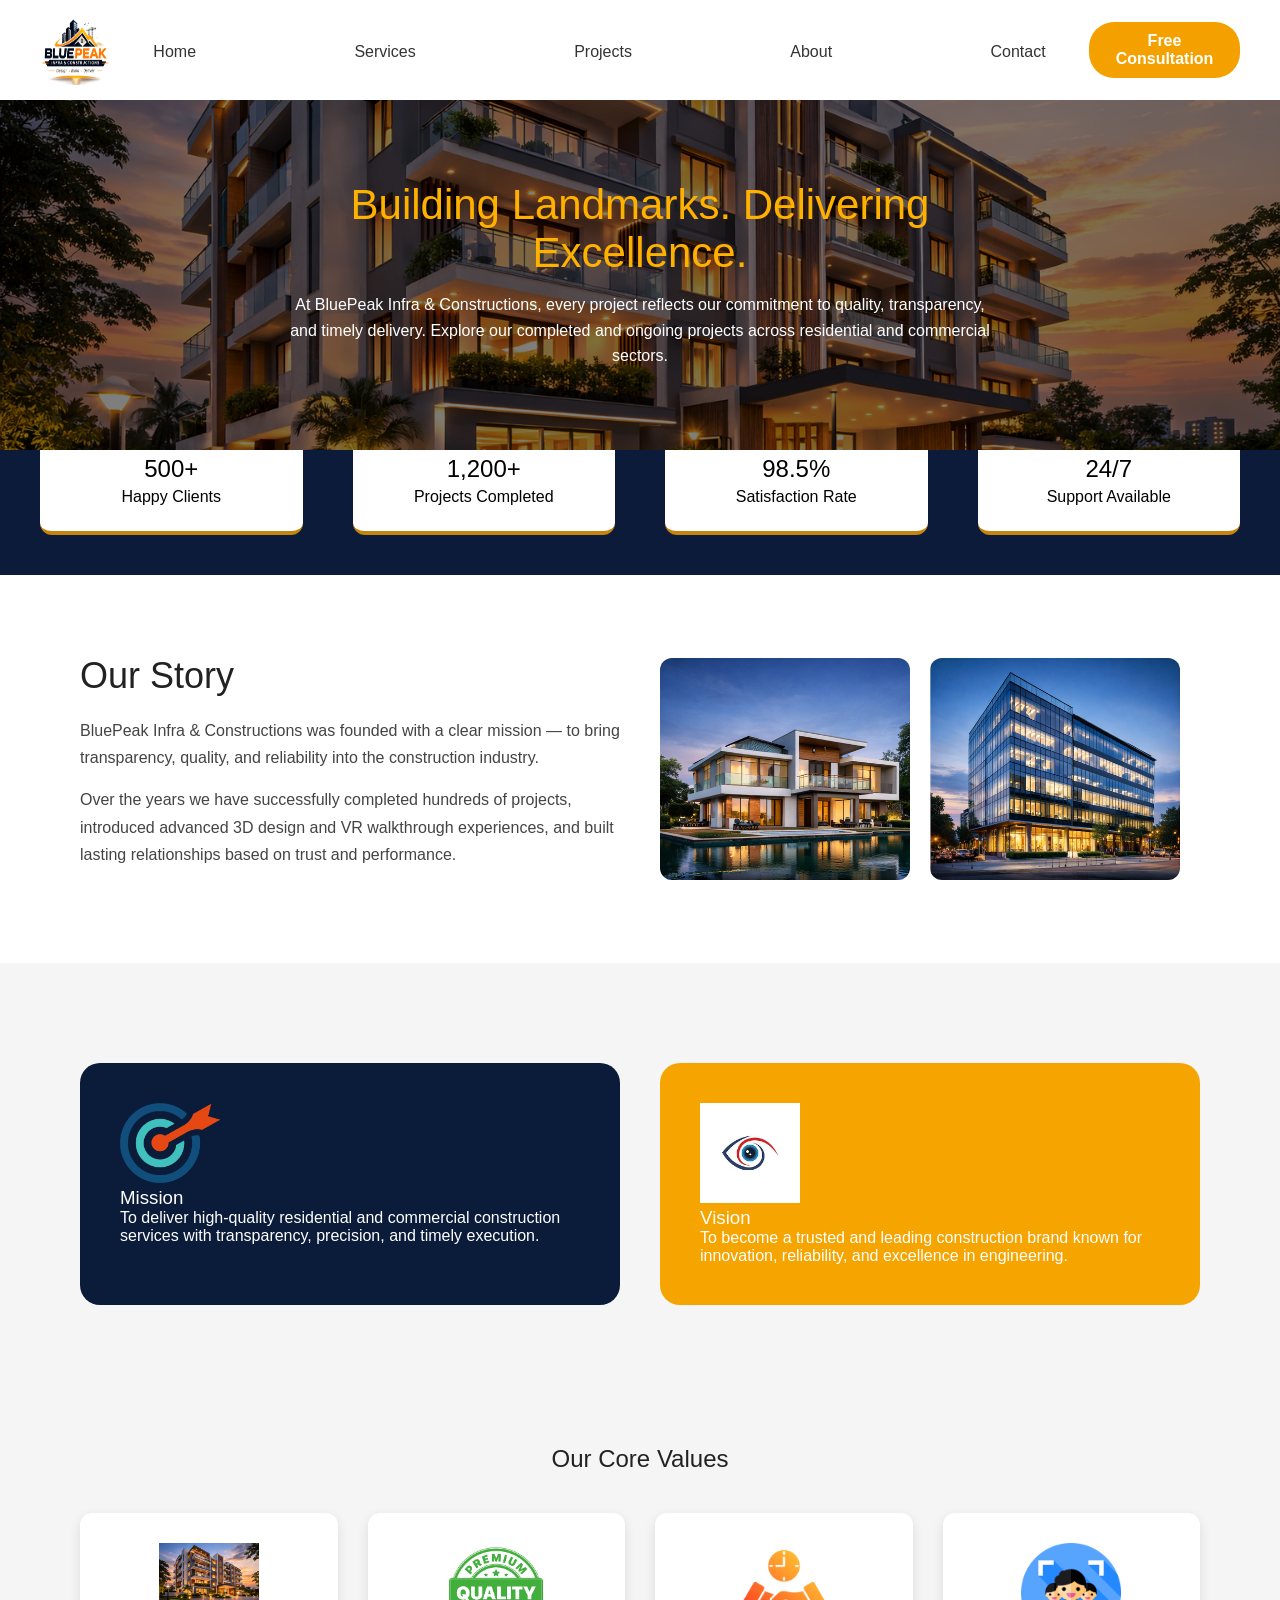
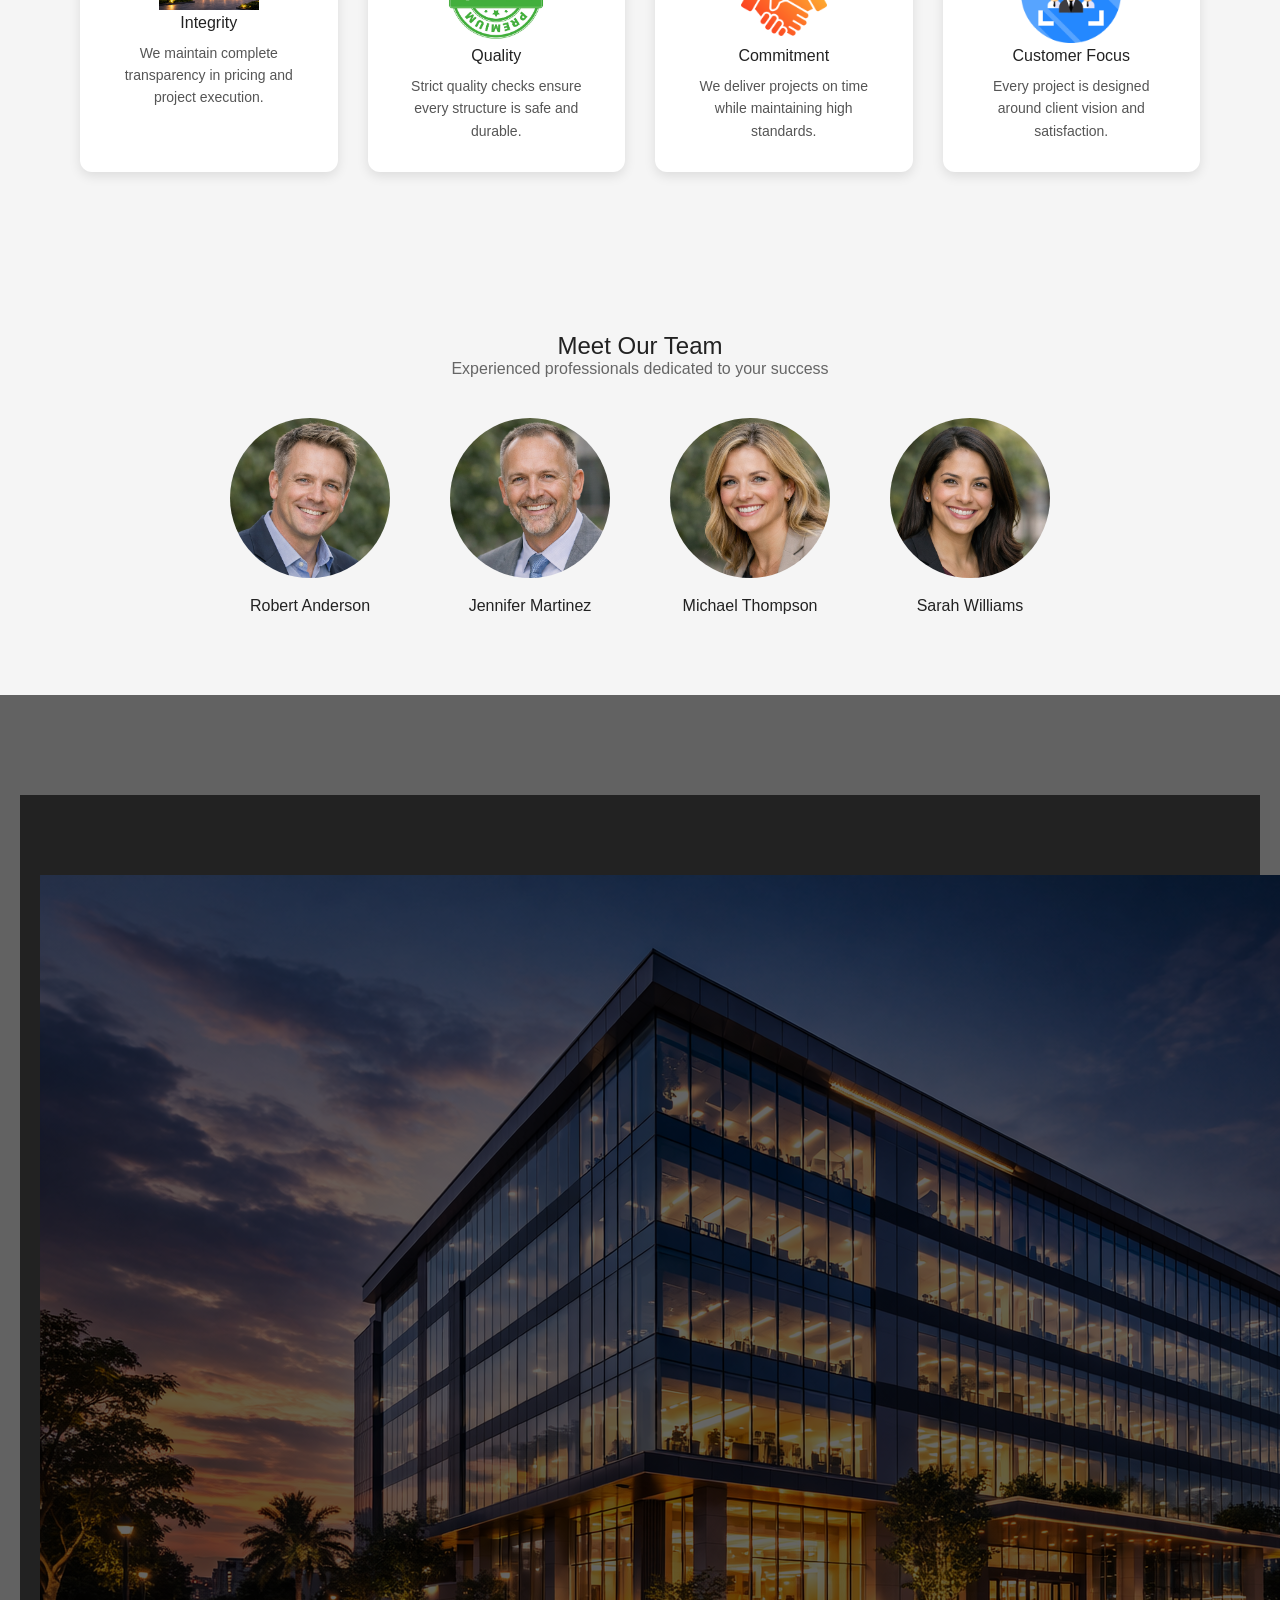
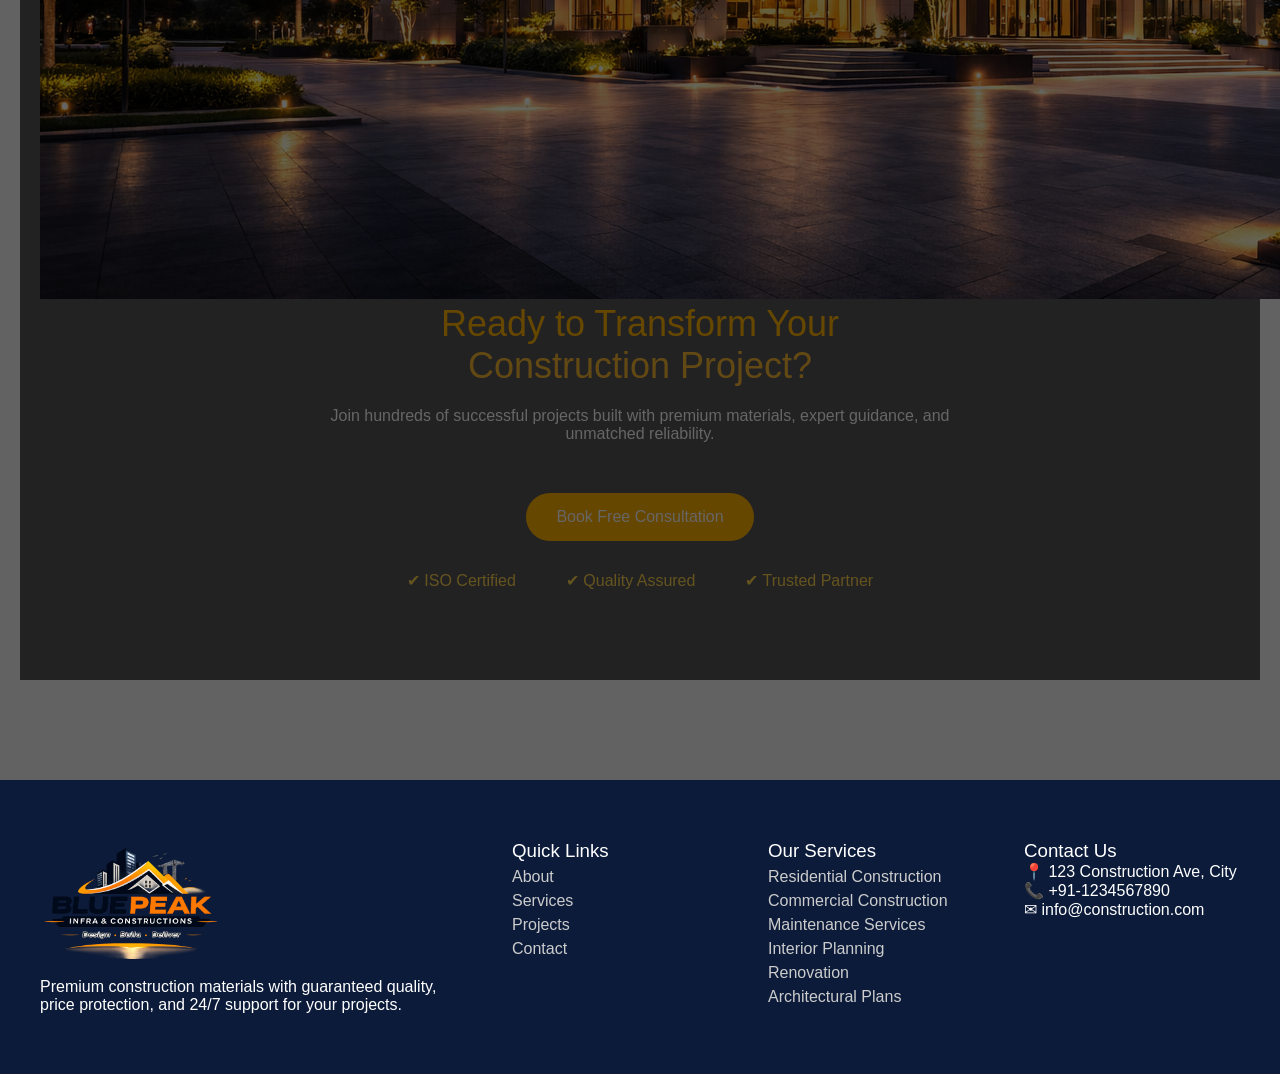
==== Assets/about.html @ b61c0b29 "constructnew" ====
<!DOCTYPE html>
<html lang="en">
<head>
<meta charset="UTF-8">
<meta name="viewport" content="width=device-width, initial-scale=1.0">
<title>BluePeak Construction</title>
  <link rel="preconnect" href="https://fonts.googleapis.com">
<link rel="preconnect" href="https://fonts.gstatic.com" crossorigin>
<link href="https://fonts.googleapis.com/css2?family=Oswald:wght@200..700&display=swap" rel="stylesheet">
<link rel="stylesheet" href="/Assets/css/style.css">
</head>

<body>

<!-- Navbar -->
<header>

  <div class="overall">
      <nav>
    <img src="/Assets/images/image1.png" alt="img1">
    <ul>
      <li><a href="/Assets/index.html">Home</a></li>
      <li><a href="/Assets/services.html">Services</a></li>
      <li><a href="projects.html">Projects</a></li>
      <li><a href="about.html">About</a></li>
      <li><a href="/Assets/contact.html">Contact</a></li>
      </ul>
    <button class="consult-btn">Free Consultation</button>
     </nav>
  </div>
</header>

<!-- HERO -->

<section class="hero">

<div class="hero-content">

<h1>Building Landmarks. Delivering Excellence.</h1>

<p>
At BluePeak Infra & Constructions, every project reflects our commitment
to quality, transparency, and timely delivery. Explore our completed and
ongoing projects across residential and commercial sectors.
</p>

</div>

</section>



<!-- STATS -->

<section class="stats">

<div class="stat-card">
<h2>500+</h2>
<p>Happy Clients</p>
</div>

<div class="stat-card">
<h2>1,200+</h2>
<p>Projects Completed</p>
</div>

<div class="stat-card">
<h2>98.5%</h2>
<p>Satisfaction Rate</p>
</div>

<div class="stat-card">
<h2>24/7</h2>
<p>Support Available</p>
</div>

</section>



<!-- OUR STORY -->

<section class="story">

<div class="story-text">

<h2>Our Story</h2>

<p>
BluePeak Infra & Constructions was founded with a clear mission —
to bring transparency, quality, and reliability into the construction
industry.
</p>

<p>
Over the years we have successfully completed hundreds of projects,
introduced advanced 3D design and VR walkthrough experiences, and
built lasting relationships based on trust and performance.
</p>

</div>

<div class="story-images">

<img src="/Assets/images/image22.png">
<img src="/Assets/images/image23.png">

</div>

</section>



<!-- MISSION & VISION -->

<section class="mission-vision">

<div class="mission">
<img src="/Assets/images/image37.png" alt="img2" width="100">
<h3>Mission</h3>

<p>
To deliver high-quality residential and commercial construction services
with transparency, precision, and timely execution.
</p>

</div>

<div class="vision">
<img src="/Assets/images/image38.jpg" alt="img2" width="100">
<h3>Vision</h3>

<p>
To become a trusted and leading construction brand known for
innovation, reliability, and excellence in engineering.
</p>

</div>

</section>



<!-- CORE VALUES -->

<section class="values">

<h2>Our Core Values</h2>

<div class="value-container">

<div class="value-card">
  <img src="/Assets/images/image28.png" width="100">
<h4>Integrity</h4>
<p>We maintain complete transparency in pricing and project execution.</p>
</div>

<div class="value-card">
  <img src="/Assets/images/image30.png" width="100">
<h4>Quality</h4>
<p>Strict quality checks ensure every structure is safe and durable.</p>
</div>

<div class="value-card">
  <img src="/Assets/images/image31.png" width="100">
<h4>Commitment</h4>
<p>We deliver projects on time while maintaining high standards.</p>
</div>

<div class="value-card">
  <img src="/Assets/images/image32.png" width="100">
<h4>Customer Focus</h4>
<p>Every project is designed around client vision and satisfaction.</p>
</div>

</div>

</section>



<!-- TEAM -->

<section class="team">

<h2>Meet Our Team</h2>

<p class="team-sub">
Experienced professionals dedicated to your success
</p>

<div class="team-container">

<div class="member">
<img src="/Assets/images/image33.png">
<h4>Robert Anderson</h4>
</div>

<div class="member">
<img src="/Assets/images/image35.png">
<h4>Jennifer Martinez</h4>
</div>

<div class="member">
<img src="/Assets/images/image36.png">
<h4>Michael Thompson</h4>
</div>

<div class="member">
<img src="/Assets/images/image34.png">
<h4>Sarah Williams</h4>
</div>

</div>

</section>
<!-- CTA SECTION -->
<section class="cta">

<div class="cta-overlay" >
<img src="/Assets/images/image9.png" alt="img9">

<h2>Ready to Transform Your<br> <span>Construction Project?</span></h2>

<p>
Join hundreds of successful projects built with premium materials,
expert guidance, and unmatched reliability.
</p>

<button>Book Free Consultation</button>

<div class="cta-features">
<span>✔ ISO Certified</span>
<span>✔ Quality Assured</span>
<span>✔ Trusted Partner</span>
</div>

</section>
<!-- FOOTER -->
<footer>

<div class="footer-container">

<div class="footer-logo">
<img src="/Assets/images/image1.png">
<p>
Premium construction materials with guaranteed quality,
price protection, and 24/7 support for your projects.
</p>
</div>

<div class="footer-links">
<h3>Quick Links</h3>
<a href="#">About</a>
<a href="#">Services</a>
<a href="#">Projects</a>
<a href="#">Contact</a>
</div>

<div class="footer-services">
<h3>Our Services</h3>
<a href="#">Residential Construction</a>
<a href="#">Commercial Construction</a>
<a href="#">Maintenance Services</a>
<a href="#">Interior Planning</a>
<a href="#">Renovation</a>
<a href="#">Architectural Plans</a>
</div>

<div class="footer-contact">
<h3>Contact Us</h3>
<p>📍 123 Construction Ave, City</p>
<p>📞 +91-1234567890</p>
<p>✉ info@construction.com</p>
</div>

</div>

</footer>

</body>
</html>
---- Assets/css/style.css ----
*{
margin:0;
padding:0;
box-sizing:border-box;
font-family:oswald;
font-weight: 100;
}

/* NAVBAR */

.navbar{
display:flex;
justify-content:space-between;
align-items:center;
padding:15px 80px;
background:#f3f3f3;
}

.logo img{
height:50px;
}

.nav-links a{
margin:0 18px;
text-decoration:none;
color:#333;
font-weight:500;
}

.nav-links a:first-child{
color:#f4a100;
}

.consult-btn{
background:#f4a100;
border:none;
padding:10px 20px;
border-radius:25px;
cursor:pointer;
font-weight:600;
}



/* HERO */

.hero{
height: 350vh;
background:url("/Assets/images/image9.png") center/cover;
display:flex;
align-items:center;
justify-content:space-evenly;
padding:0 100px;
position:relative;
}
.hero{
 width: 100%;
    height: 100vh;
    margin: auto;
    overflow: hidden;

  }
.hero>img{
  width: 150%;
        height: 100%;
        animation-name: BannerImg;
        animation-duration: 5s;
        animation-timing-function: ease;
        animation-iteration-count: infinite;

}

@keyframes BannerImg{
    0%{transform: scale(1.0);width: 80%;height: 80vh;}
    50%{transform: scale(1.3);width: 80%;height: 80vh;}
    100%{transform: scale(1.0);width: 80%;height: 80vh;}
}

.hero-text{
position: relative;
    height: 100vh;
    display: flex;
    justify-content: space-evenly;
    align-items: center;
    color: white;
background-color: rgba(40,52,81, .92);
}



/* DARK OVERLAY */

.hero::before{
content:"";
position:absolute;
top:0;
left:0;
width:100%;
height:100%;
background:rgba(0,0,0,0.45);
}

.hero-text{
color:white;
max-width:550px;
position:relative;
}

.hero-text h1{
font-size:60px;
font-weight:300;
line-height:1.2;
}

.hero-text span{
color:#f4a100;
font-weight:700;
}

.hero-text p{
margin-top:20px;
font-size:18px;
color:#ddd;
}



/* FORM CARD */

.form-card{
position:relative;
width:350px;
background:rgba(255,255,255,0.08);
padding:30px;
border-radius:12px;
border:2px solid #f4a100;
backdrop-filter:blur(10px);
}

.form-card h2{
color:white;
margin-bottom:20px;
text-align:center;
}

.form-card input,
.form-card select{
width:100%;
padding:12px;
margin:10px 0;
border-radius:8px;
border:none;
font-size:14px;
}

.form-card label{
color:white;
font-size:14px;
margin-top:10px;
display:block;
}

.book-btn{
margin-top:15px;
width:100%;
padding:12px;
border:none;
background:#f4a100;
border-radius:25px;
font-weight:600;
cursor:pointer;
}

/* SERVICES */

/* NAVBAR */

header{
background:white;
padding:15px 40px;
align-items:center;
justify-content:space-evenly;
text-align: center;
}


.nav-overall{
   width: 70px;
   height: 70px;
   display:flex;
   
}

nav>img{

    width: 70px;
    height: 70px;
}
nav{

    display: flex;
    justify-content: space-evenly;
    align-items: center;
    

}
nav>ul
{
    display:flex;
    justify-content: space-evenly;
    width: 100%;
    height: 100%;
    gap: 100px;
    align-items:center;
}
nav>ul>li{
    list-style-type: none;
    font-family: 'oswald';
    font-weight: 600;
    
}
nav>button{
    background-color: orange;
    padding: 10px 20px 10px 8px;
    border: none;
    border-radius: 30px;

}
nav>button>span{
    background-color: white;
    padding: 5px 10px;
    border-radius: 18px;
   
}
nav a{
margin:0 15px;
text-decoration:none;
color:#333;
font-weight:500;
}


.services{
padding:60px;
text-align:center;
}

.service-grid{
display:grid;
grid-template-columns:repeat(3,1fr);
gap:30px;
margin-top:40px;
}

.card{
background:white;
padding:15px;
border-radius:8px;
flex-wrap: wrap;
    gap: 1.5rem;
    display: block;
    
}

.card img{
width:100%;
border-radius:6px;
flex: 1 1 40rem;
animation: fadeLeft .4s linear .4s backwards;
}

.card h3{
margin-top:10px;
}

.card p{
font-size:14px;
color:#555;
}


/* CLIENTS */

.clients{
background:#0b1d3a;
color:white;
text-align:center;
padding:50px;
}

.clients h2{
color:#ffb400;
margin-bottom:10px;
}


/* WHY */

.why{
padding:60px;
text-align:center;
}

.why-grid{
display:flex;
gap:20px;
margin-top:40px;

}

.why-card{
background:white;
padding:20px;
border-radius:8px;
padding:15px;
border-radius:8px;
flex-wrap: wrap;
gap: 1.5rem;
display: block;
}

@media(max-width:900px){

.hero{
flex-direction:column;
text-align:center;
padding:40px;
}

.hero-text h1{
font-size:36px;
}

.service-grid{
grid-template-columns:repeat(2,1fr);
}

.why-grid{
grid-template-columns:repeat(2,1fr);
}

}

@media(max-width:600px){

header{
padding:15px 20px;
}

nav{
position:absolute;
top:70px;
left:0;
width:100%;
background:white;
display:none;
flex-direction:column;
text-align:center;
}

nav a{
display:block;
padding:15px;
border-bottom:1px solid #eee;
}

nav.active{
display:flex;
}

.menu-toggle{
display:block;
}

.consult-btn{
display:none;
}

.service-grid{
grid-template-columns:1fr;
}

.why-grid{
grid-template-columns:1fr;
}

.hero-text h1{
font-size:28px;
}

}


*{
margin:0;
padding:0;
box-sizing:border-box;
font-family:Arial, Helvetica, sans-serif;
}

body{
background:#f5f7fb;
}

/* TESTIMONIAL */

.testimonial{
background:#0c1b3a;
color:white;
text-align:center;
padding:80px 20px;
}

.testimonial h2{
font-size:32px;
margin-bottom:10px;
}

.sub{
color:#bbb;
margin-bottom:40px;
}

.testimonial-card{
background:#2c3b55;
max-width:700px;
margin:auto;
padding:30px;
border-radius:10px;
}

.quote{
font-size:40px;
color:#f7b733;
}

.stars{
color:#f7b733;
font-size:20px;
margin:10px 0;
}

.review{
line-height:1.6;
margin-bottom:20px;
}

.client{
display:flex;
align-items:center;
gap:15px;
justify-content:center;
}

.client img{
width:50px;
height:50px;
border-radius:50%;
}

.stats{
display:flex;
justify-content:space-around;
margin-top:50px;
flex-wrap:wrap;
}

.stats h3{
color:#f7b733;
font-size:28px;
}

/* PARTNERS */

.partners{
text-align:center;
padding:60px 20px;
background:#fff;
}

.partners h2{
margin-bottom:10px;
}

.logos{
margin-top:30px;
display:flex;
flex-wrap:wrap;
justify-content:center;
gap:30px;
}

.logos img{
height:40px;
filter:grayscale(100%);
}

/* CTA */

.cta{
padding:100px 20px;
position:relative;
}

.cta-overlay{
background:rgba(10,25,60,0.85);
padding:60px;
text-align:center;
color:white;
}

.cta h2{
font-size:34px;
margin-bottom:20px;
}

.cta span{
color:#f7b733;
}

.cta p{
max-width:700px;
margin:auto;
margin-bottom:25px;
}

.cta button{
background:#f7b733;
border:none;
padding:14px 28px;
font-size:16px;
border-radius:30px;
cursor:pointer;
}

.cta-features{
margin-top:25px;
display:flex;
justify-content:center;
gap:30px;
flex-wrap:wrap;
}

/* about section */
*{
margin:0;
padding:0;
box-sizing:border-box;
font-family:Arial, Helvetica, sans-serif;
}

/* NAVBAR */

.navbar{
display:flex;
justify-content:space-between;
align-items:center;
padding:15px 80px;
background:#f3f3f3;
}

.logo img{
height:50px;
}

.nav-links a{
margin:0 18px;
text-decoration:none;
color:#333;
font-weight:500;
}

.nav-links a:first-child{
color:#f4a100;
}

.consult-btn{
background:#f4a100;
border:none;
padding:10px 20px;
border-radius:25px;
cursor:pointer;
font-weight:600;
}


/* HERO */

.hero{
height:420px;
background:url("/Assets/images/image28.png") center/cover;
display:flex;
align-items:center;
justify-content:center;
text-align:center;
color:white;
position:relative;
}

.hero::before{
content:"";
position:absolute;
width:100%;
height:100%;
background:rgba(0,0,0,0.5);
}

.hero-content{
position:relative;
max-width:700px;
}

.hero h1{
font-size:42px;
color:#f6a400;
margin-bottom:15px;
}

.hero p{
line-height:1.6;
}


/* STATS */

.stats{
display:flex;
justify-content:center;
gap: 50px;
margin-top:-60px;
padding-bottom:80px;
}

.stat-card {
background:white;
text-decoration-color: rgb(17, 17, 17);
padding:25px 40px;
border-radius:12px;
text-align:center;
background: white;
color:black;
border-bottom:4px solid #c5840d;


}


.stat-card h2{
color:black;
margin-bottom:5px;
}



/* STORY */

.story{
display:flex;
gap:40px;
padding:80px;
align-items:center;
background:white;
}

.story-text{
flex:1;
}

.story-text h2{
margin-bottom:20px;
font-size:30px;
}

.story-images{
display:flex;
gap:20px;
}

.story-images img{
width:250px;
border-radius:12px;
}


/* MISSION VISION */

.mission-vision{
display:flex;
gap:30px;
padding:60px 80px;
}

.mission{
background:#0b1b3a;
color:white;
padding:40px;
border-radius:20px;
flex:1;
}

.vision{
background:#f6a400;
color:white;
padding:40px;
border-radius:20px;
flex:1;
}


/* VALUES */

.values{
padding:80px;
text-align:center;
}

.values h2{
margin-bottom:40px;
}

.value-container{
display:flex;
gap:30px;
justify-content:center;
}

.value-card{
background:white;
padding:30px;
border-radius:12px;
box-shadow:0 5px 15px rgba(0,0,0,0.08);
width:250px;
}

.value-card h4{
margin-bottom:10px;
}


/* TEAM */

.team{
padding:80px;
text-align:center;
}

.team-sub{
margin-bottom:40px;
color:#666;
}

.team-container{
display:flex;
justify-content:center;
gap:50px;
font-weight:bolder;
}

.member img{
width:160px;
height:160px;
border-radius:50%;
object-fit:cover;
margin-bottom:15px;
}

.cta-overlay{
background:rgba(0,0,0,0.65);
padding:80px 20px;
width:100%;
}

.cta-overlay h1{
color:#f6b600;
font-size:40px;
margin-bottom:15px;
}

.cta-overlay p{
color:white;
font-size:16px;
margin-bottom:30px;
}

.cta-btn{
background:#f6b600;
border:none;
padding:14px 28px;
font-size:16px;
border-radius:25px;
cursor:pointer;
font-weight:bold;
}

.cta-btn:hover{
background:#ffcc33;
}
/* FOOTER */

footer{
background:#0c1b3a;
color:white;
padding:60px 20px;
}

.footer-container{
max-width:1200px;
margin:auto;
display:grid;
grid-template-columns:2fr 1fr 1fr 1fr;
gap:40px;
}

footer a{
display:block;
color:#ccc;
text-decoration:none;
margin:6px 0;
}

footer a:hover{
color:#f7b733;
}

.footer-logo img{
width:180px;
margin-bottom:15px;
}

/* RESPONSIVE */

@media(max-width:900px){

.footer-container{
grid-template-columns:1fr 1fr;
}
}

@media only screen and (max-width:330px){
    nav{
        display: block;
        text-align: center;
    }
    nav>ul{
        display: block;
        text-align: center;
        width: 100%;
        margin: 10px 0px;
    }
  }

  /* contact section */
  /* NAVBAR */

header{
background:white;
padding:15px 40px;
align-items:center;
justify-content:space-evenly;
text-align: center;
}


.nav-overall{
   width: 70px;
   height: 70px;
   display:flex;
   
}

nav>img{

    width: 70px;
    height: 70px;
}
nav{

    display: flex;
    justify-content: space-evenly;
    align-items: center;
    

}
nav>ul
{
    display:flex;
    justify-content: space-evenly;
    width: 100%;
    height: 100%;
    gap: 100px;
    align-items:center;
}
nav>ul>li{
    list-style-type: none;
    font-family: 'oswald';
    font-weight: 600;
    
}
nav>button{
    background-color: orange;
    padding: 10px 20px 10px 8px;
    border: none;
    border-radius: 30px;

}
nav>button>span{
    background-color: white;
    padding: 5px 10px;
    border-radius: 18px;
   
}
nav a{
margin:0 15px;
text-decoration:none;
color:#333;
font-weight:500;
}
/* HERO */

.hero{
height:420px;
background:url("/Assets/images/image28.png") center/cover;
display:flex;
align-items:center;
justify-content:center;
text-align:center;
color:white;
position:relative;
}

.hero::before{
content:"";
position:absolute;
width:100%;
height:100%;
background:rgba(0,0,0,0.5);
}

.hero-content{
position:relative;
max-width:700px;
}

.hero h1{
font-size:42px;
color:#f6a400;
margin-bottom:15px;
}

.hero p{
line-height:1.6;
}

  
.contact-section {
  padding: 60px 40px;
}

.container {
  display: flex;
  gap: 40px;
}

/* LEFT SIDE */
.contact-left {
  flex: 1;
}

.contact-left h2 {
  font-size: 32px;
  margin-bottom: 30px;
}

.contact-left span {
  color: orange;
}

.info-grid {
  display: grid;
  grid-template-columns: repeat(2, 1fr);
  gap: 20px;
}

.card {
  background: #fff;
  padding: 20px;
  border-radius: 10px;
  box-shadow: 0 4px 10px rgba(0,0,0,0.1);
}

.card h3 {
  margin-bottom: 10px;
}

/* RIGHT SIDE */
.contact-right {
  flex: 1;
  background: #fff;
  padding: 30px;
  border-radius: 10px;
}

.contact-right h2 {
  margin-bottom: 20px;
}

form {
  display: flex;
  flex-direction: column;
  gap: 15px;
}

.form-row {
  display: flex;
  gap: 10px;
}

input, select, textarea {
  width: 100%;
  padding: 12px;
  border-radius: 8px;
  border: 1px solid #ddd;
  font-size: 14px;
}

textarea {
  height: 120px;
  resize: none;
}

button {
  background: orange;
  color: #fff;
  padding: 12px;
  border: none;
  border-radius: 25px;
  cursor: pointer;
  font-size: 16px;
}

button:hover {
  background: #e69500;
}


/* RESPONSIVE */
@media (max-width: 768px) {
  .container {
    flex-direction: column;
  }

  .info-grid {
    grid-template-columns: 1fr;
  }

  .form-row {
    flex-direction: column;
  }
}
.story-section{
background:#f4f4f4;
padding:80px 80px;
font-family:Arial;
}

/* STORY AREA */

.story-container{
display:flex;
gap:60px;
align-items:flex-start;
margin-bottom:60px;
}

.story-text{
flex:1;
}

.story-text h2{
font-size:36px;
margin-bottom:20px;
}

.story-text p{
line-height:1.7;
color:#444;
margin-bottom:15px;
}

.story-images{
flex:1;
position:relative;
}

.img-large{
width:70%;
border-radius:15px;
}

.img-small{
width:45%;
position:absolute;
right:0;
top:40px;
border-radius:15px;
}

/* MISSION VISION */

.mission-vision{
display:flex;
gap:40px;
margin-top:40px;
}

.mission-card,
.vision-card{
flex:1;
padding:40px;
border-radius:20px;
color:white;
}

.mission-card{
background:#0c1b33;
}

.vision-card{
background:#f59e0b;
}

.icon{
font-size:35px;
margin-bottom:15px;
}

.mission-card h3,
.vision-card h3{
font-size:24px;
margin-bottom:15px;
}

.mission-card p,
.vision-card p{
line-height:1.6;
}
.values-team{
padding:80px 60px;
background:#f4f4f4;
text-align:center;
font-family:Arial;
}

.section-title{
font-size:32px;
margin-bottom:40px;
}

/* Core Values */

.values-container{
display:flex;
justify-content:center;
gap:30px;
flex-wrap:wrap;
margin-bottom:80px;
}

.value-card{
background:white;
padding:30px;
width:260px;
border-radius:12px;
box-shadow:0 4px 12px rgba(0,0,0,0.1);
text-align:center;
}

.value-card .icon{
font-size:32px;
margin-bottom:10px;
}

.value-card h3{
margin-bottom:10px;
}

.value-card p{
font-size:14px;
color:#555;
line-height:1.6;
}

/* Team Section */

.team-title{
margin-top:20px;
}

.team-subtitle{
color:#666;
margin-bottom:40px;
}

.team-container{
display:flex;
justify-content:center;
gap:60px;
flex-wrap:wrap;
}

.team-card{
text-align:center;
}

.team-card img{
width:180px;
height:180px;
border-radius:50%;
object-fit:cover;
margin-bottom:10px;
}

.team-card h4{
font-size:18px;
}
*{
margin:0;
padding:0;
box-sizing:border-box;
font-family:Arial, Helvetica, sans-serif;
}

/* MAP SECTION */

.map-section{
padding:60px 120px;
background:#f4f4f4;
}

.map-container{
position:relative;
border-radius:15px;
overflow:hidden;
}

.map-img{
width:100%;
height:350px;
object-fit:cover;
border-radius:15px;
}

.location-card{
position:absolute;
top:30px;
left:30px;
background:white;
padding:20px 25px;
border-radius:12px;
box-shadow:0 5px 20px rgba(0,0,0,0.1);
}

.location-card h3{
font-size:18px;
margin-bottom:5px;
}

.location-card p{
color:#555;
font-size:14px;
}



/* CTA SECTION */

.cta-section{
height:420px;
display:flex;
align-items:center;
justify-content:center;
text-align:center;
position:relative;
}

.cta-overlay{
background:rgba(0,0,0,0.65);
padding:80px 20px;
width:100%;
}

.cta-overlay h1{
color:#f6b600;
font-size:40px;
margin-bottom:15px;
}

.cta-overlay p{
color:white;
font-size:16px;
margin-bottom:30px;
}

.cta-btn{
background:#f6b600;
border:none;
padding:14px 28px;
font-size:16px;
border-radius:25px;
cursor:pointer;
font-weight:bold;
}

.cta-btn:hover{
background:#ffcc33;
}

/* FOOTER */

footer{
background:#0c1b3a;
color:white;
padding:60px 20px;
}

.footer-container{
max-width:1200px;
margin:auto;
display:grid;
grid-template-columns:2fr 1fr 1fr 1fr;
gap:40px;
}

footer a{
display:block;
color:#ccc;
text-decoration:none;
margin:6px 0;
}

footer a:hover{
color:#f7b733;
}

.footer-logo img{
width:180px;
margin-bottom:15px;
}

/* RESPONSIVE */

@media(max-width:900px){

.footer-container{
grid-template-columns:1fr 1fr;
}
}

/*service section*/
/* NAVBAR */

header{
background:white;
padding:15px 40px;
align-items:center;
justify-content:space-evenly;
text-align: center;
}


.nav-overall{
   width: 70px;
   height: 70px;
   display:flex;
   
}

nav>img{

    width: 70px;
    height: 70px;
}
nav{

    display: flex;
    justify-content: space-evenly;
    align-items: center;
    

}
nav>ul
{
    display:flex;
    justify-content: space-evenly;
    width: 100%;
    height: 100%;
    gap: 100px;
    align-items:center;
}
nav>ul>li{
    list-style-type: none;
    font-family: 'oswald';
    font-weight: 600;
    
}
nav>button{
    background-color: orange;
    padding: 10px 20px 10px 8px;
    border: none;
    border-radius: 30px;

}
nav>button>span{
    background-color: white;
    padding: 5px 10px;
    border-radius: 18px;
   
}
/* NAVBAR */

header{
background:white;
padding:15px 40px;
align-items:center;
justify-content:space-evenly;
text-align: center;
}


.nav-overall{
   width: 70px;
   height: 70px;
   display:flex;
   
}

nav>img{

    width: 70px;
    height: 70px;
}
nav{

    display: flex;
    justify-content: space-evenly;
    align-items: center;
    

}
nav>ul
{
    display:flex;
    justify-content: space-evenly;
    width: 100%;
    height: 100%;
    gap: 100px;
    align-items:center;
}
nav>ul>li{
    list-style-type: none;
    font-family: 'oswald';
    font-weight: 600;
    
}
nav>button{
    background-color: orange;
    padding: 10px 20px 10px 8px;
    border: none;
    border-radius: 30px;

}
nav>button>span{
    background-color: white;
    padding: 5px 10px;
    border-radius: 18px;
   
}
nav a{
margin:0 15px;
text-decoration:none;
color:#333;
font-weight:500;
}
nav a{
margin:0 15px;
text-decoration:none;
color:#333;
font-weight:500;
}

*{
margin:0;
padding:0;
box-sizing:border-box;
font-family:Arial, Helvetica, sans-serif;
}

body{
background:#f4f4f4;
color:#222;
}

/* HERO */

.hero{
height:450px;
background:url("/Assets/images/image28.png") center/cover;
position:relative;
display:flex;
align-items:center;
justify-content:center;
}

.hero-overlay{
background:rgba(0,0,0,0.6);
padding:40px;
text-align:center;
color:#fff;
width:100%;
}

.hero h1{
font-size:40px;
margin-bottom:15px;
color:#f5a000;
}

.hero p{
max-width:700px;
margin:auto;
line-height:1.6;
}

/* SERVICES */

.services{
width:90%;
max-width:1200px;
margin:80px auto;
}

.service-row{
display:flex;
align-items:center;
gap:60px;
margin-bottom:100px;
}

.service-row.reverse{
flex-direction:row-reverse;
}

.service-image img{
width:100%;
max-width:550px;
border-radius:15px;
}

.service-content{
flex:1;
}

.service-content h2{
font-size:30px;
margin-bottom:10px;
}

.service-content h4{
margin-bottom:15px;
color:#555;
}

.service-content p{
margin-bottom:15px;
line-height:1.6;
color:#444;
}

.service-content ul{
list-style:none;
margin-bottom:20px;
}

.service-content ul li{
margin-bottom:8px;
padding-left:18px;
position:relative;
}

.service-content ul li::before{
content:"•";
color:#f5a000;
font-weight:bold;
position:absolute;
left:0;
}

/* BUTTON */

.btn{
display:inline-block;
padding:12px 25px;
background:#f5a000;
color:#fff;
border-radius:30px;
text-decoration:none;
font-weight:bold;
transition:0.3s;
}

.btn:hover{
background:#d68900;
}

/* FOOTER */

footer{
background:#0c1b3a;
color:white;
padding:60px 20px;
}

.footer-container{
max-width:1200px;
margin:auto;
display:grid;
grid-template-columns:2fr 1fr 1fr 1fr;
gap:40px;
}

footer a{
display:block;
color:#ccc;
text-decoration:none;
margin:6px 0;
}

footer a:hover{
color:#f7b733;
}

.footer-logo img{
width:180px;
margin-bottom:15px;
}

/* RESPONSIVE */

@media(max-width:900px){

.footer-container{
grid-template-columns:1fr 1fr;
}
}

/* RESPONSIVE */

@media(max-width:992px){
.service-row{
flex-direction:column;
text-align:center;
}

.service-row.reverse{
flex-direction:column;
}

.service-image img{
max-width:100%;
}
}


/* projects section */
/* NAVBAR */

header{
background:white;
padding:15px 40px;
align-items:center;
justify-content:space-evenly;
text-align: center;
}


.nav-overall{
   width: 70px;
   height: 70px;
   display:flex;
   
}

nav>img{

    width: 70px;
    height: 70px;
}
nav{

    display: flex;
    justify-content: space-evenly;
    align-items: center;
    

}
nav>ul
{
    display:flex;
    justify-content: space-evenly;
    width: 100%;
    height: 100%;
    gap: 100px;
    align-items:center;
}
nav>ul>li{
    list-style-type: none;
    font-family: 'oswald';
    font-weight: 600;
    
}
nav>button{
    background-color: orange;
    padding: 10px 20px 10px 8px;
    border: none;
    border-radius: 30px;

}
nav>button>span{
    background-color: white;
    padding: 5px 10px;
    border-radius: 18px;
   
}
nav a{
margin:0 15px;
text-decoration:none;
color:#333;
font-weight:500;
}

body{
font-family:Arial;
margin:0;
background:#f5f5f5;
}


/* HERO */

.hero{
height:350px;
background:url("/Assets/images/image28.png") center/cover;
display:flex;
align-items:center;
justify-content:center;
text-align:center;
color:white;
}

.hero-overlay{
background:rgba(0,0,0,0.5);
padding:60px;
width:100%;
}

.hero h1{
font-size:42px;
color:#ffb100;
}

.hero p{
width:700px;
margin:auto;
}


/* FILTER BUTTONS */

.filters{
text-align:center;
margin:40px;
}

.filters button{
border:2px solid #f3a000;
background:white;
padding:10px 25px;
margin:10px;
border-radius:30px;
cursor:pointer;
}

.filters .active{
background: white;
color:black;
}


/* PROJECT GRID */

.projects{
display:grid;
grid-template-columns:repeat(3,1fr);
gap:30px;
padding:40px 80px;
}

.project-card{
background:white;
border-radius:12px;
overflow:hidden;
box-shadow:0 4px 10px rgba(0,0,0,0.1);
}

.project-card img{
width:100%;
height:220px;
object-fit:cover;
}

.project-card h3{
padding:10px 20px 0;
}

.project-card p{
padding:0 20px;
color:gray;
}

.project-card a{
display:block;
padding:15px 20px 20px;
color:#f3a000;
text-decoration:none;
font-weight:bold;
}


/* CTA */

.cta{
background:url("cta.jpg") center/cover;
padding:100px 20px;
text-align:center;
color:white;
position:relative;
}

.cta::before{
content:"";
position:absolute;
top:0;
left:0;
width:100%;
height:100%;
background:rgba(0,0,0,0.6);
}

.cta-content{
position:relative;
max-width:800px;
margin:auto;
}

.cta h2{
font-size:36px;
color:#ffb100;
}

.cta button{
margin-top:20px;
padding:15px 30px;
background:#ffb100;
border:none;
border-radius:30px;
font-size:16px;
cursor:pointer;
}

.cta-features{
margin-top:20px;
}

.cta-features span{
margin:10px;
color:#ffd24d;
}


/* FOOTER */

footer{
background:#0c1b3a;
color:white;
padding:60px 20px;
}

.footer-container{
max-width:1200px;
margin:auto;
display:grid;
grid-template-columns:2fr 1fr 1fr 1fr;
gap:40px;
}

footer a{
display:block;
color:#ccc;
text-decoration:none;
margin:6px 0;
}

footer a:hover{
color:#f7b733;
}

.footer-logo img{
width:180px;
margin-bottom:15px;
}

/* RESPONSIVE */

@media(max-width:900px){

.footer-container{
grid-template-columns:1fr 1fr;
}

.stats{
gap:30px;
}

}

@media(max-width:600px){

.footer-container{
grid-template-columns:1fr;
text-align:center;
}

.client{
flex-direction:column;
}

}

/* VR SECTION */

.vr-section {
background: center/cover no-repeat;
padding:80px 10%;

}

.vr-container{
display:flex;
align-items:center;
justify-content:space-between;
gap:40px;
background: image image 10px;;
background-color: #7a8496;
}

.vr-text{
max-width:500px;
}

.vr-text h2{
font-size:32px;
margin-bottom:15px;
}

.vr-text ul{
margin:20px 0;
}

.vr-text li{
margin:8px 0;
}

.vr-text button{
background:#ffb400;
border:none;
padding:12px 20px;
border-radius:25px;
font-weight:bold;
cursor:pointer;
}

.vr-image{
position:relative;
}

.vr-image img{
width:350px;
border-radius:15px;
height: 300px;
}

.badge{
position:absolute;
background:white;
color:black;
padding:10px;
border-radius:10px;
font-size:14px;
}

.badge1{
top:10px;
right:-20px;
}

.badge2{
bottom:-10px;
left:-20px;
}



/* HOW IT WORKS */

.process{
padding:80px 10%;
text-align:center;
}

.subtitle{
color:#666;
margin-bottom:40px;
}

.timeline{
max-width:700px;
margin:auto;
}

.step{
display:flex;
gap:20px;
margin-bottom:40px;
align-items:flex-start;
}

.number{
background:#ffb400;
color:white;
width:35px;
height:35px;
border-radius:50%;
display:flex;
align-items:center;
justify-content:space-between;
font-weight:bold;
}

.content{
text-align:left;
}



/* TESTIMONIAL */

.testimonials{
background:#0c1b3a;
color:white;
padding:80px 10%;
text-align:center;
}

.testimonial-card{
background:#2a3552;
padding:30px;
border-radius:15px;
max-width:600px;
margin:auto;
}

.stars{
color:#ffb400;
font-size:20px;
margin-bottom:10px;
}

.client{
display:flex;
align-items:center;
gap:15px;
margin-top:20px;
}

.client img{
width:45px;
height:45px;
border-radius:50%;
}



/* STATS */

.stats{
display:grid;
grid-template-columns:repeat(4,1fr);
background:#0c1b3a;
color:white;
text-align:center;
padding:40px;
}

.stat h2{
color:#ffb400;
margin-bottom:5px;
}



/* RESPONSIVE */

@media(max-width:900px){

.vr-container{
flex-direction:column;
text-align:center;
}

.timeline{
padding:0 20px;
}

.stats{
grid-template-columns:repeat(2,1fr);
gap:20px;
}

}

@media(max-width:500px){

.stats{
grid-template-columns:1fr;
}

.step{
flex-direction:column;
align-items:center;
text-align:center;
}

.content{
text-align:center;
}

}
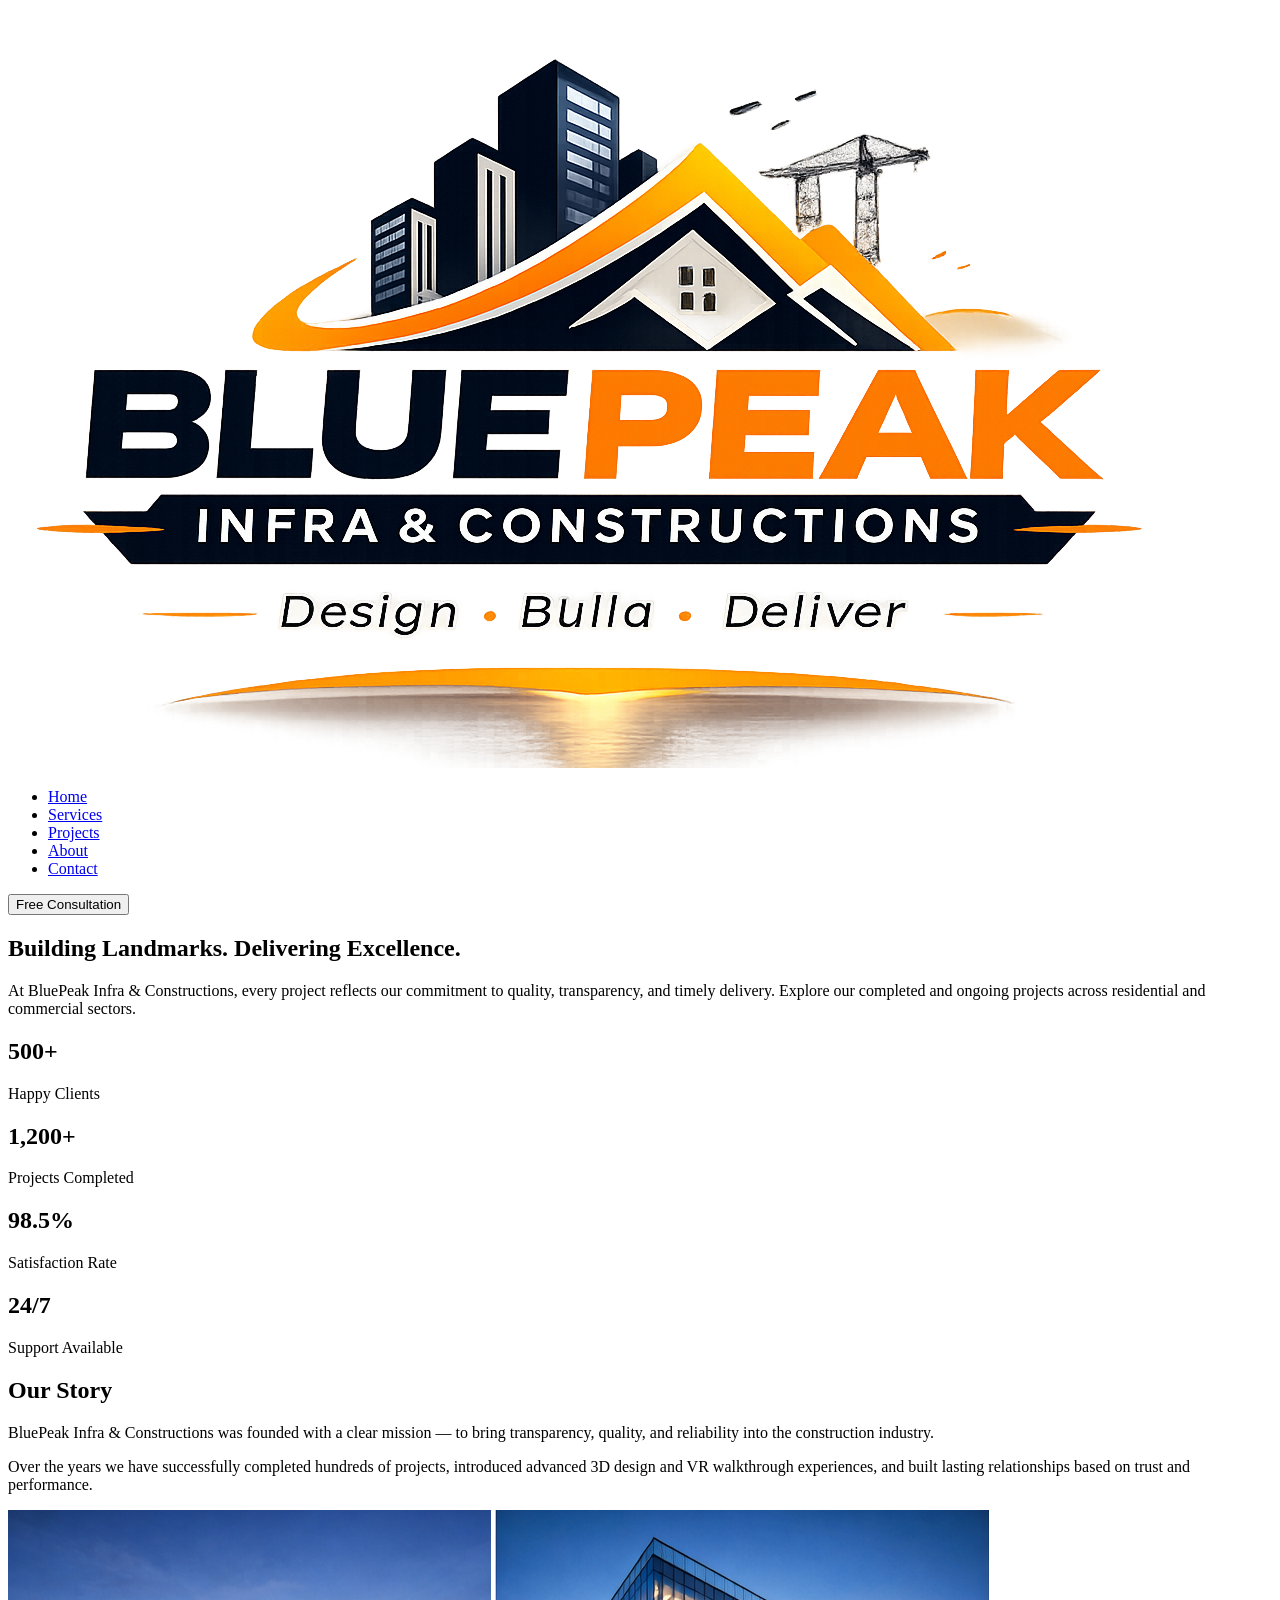
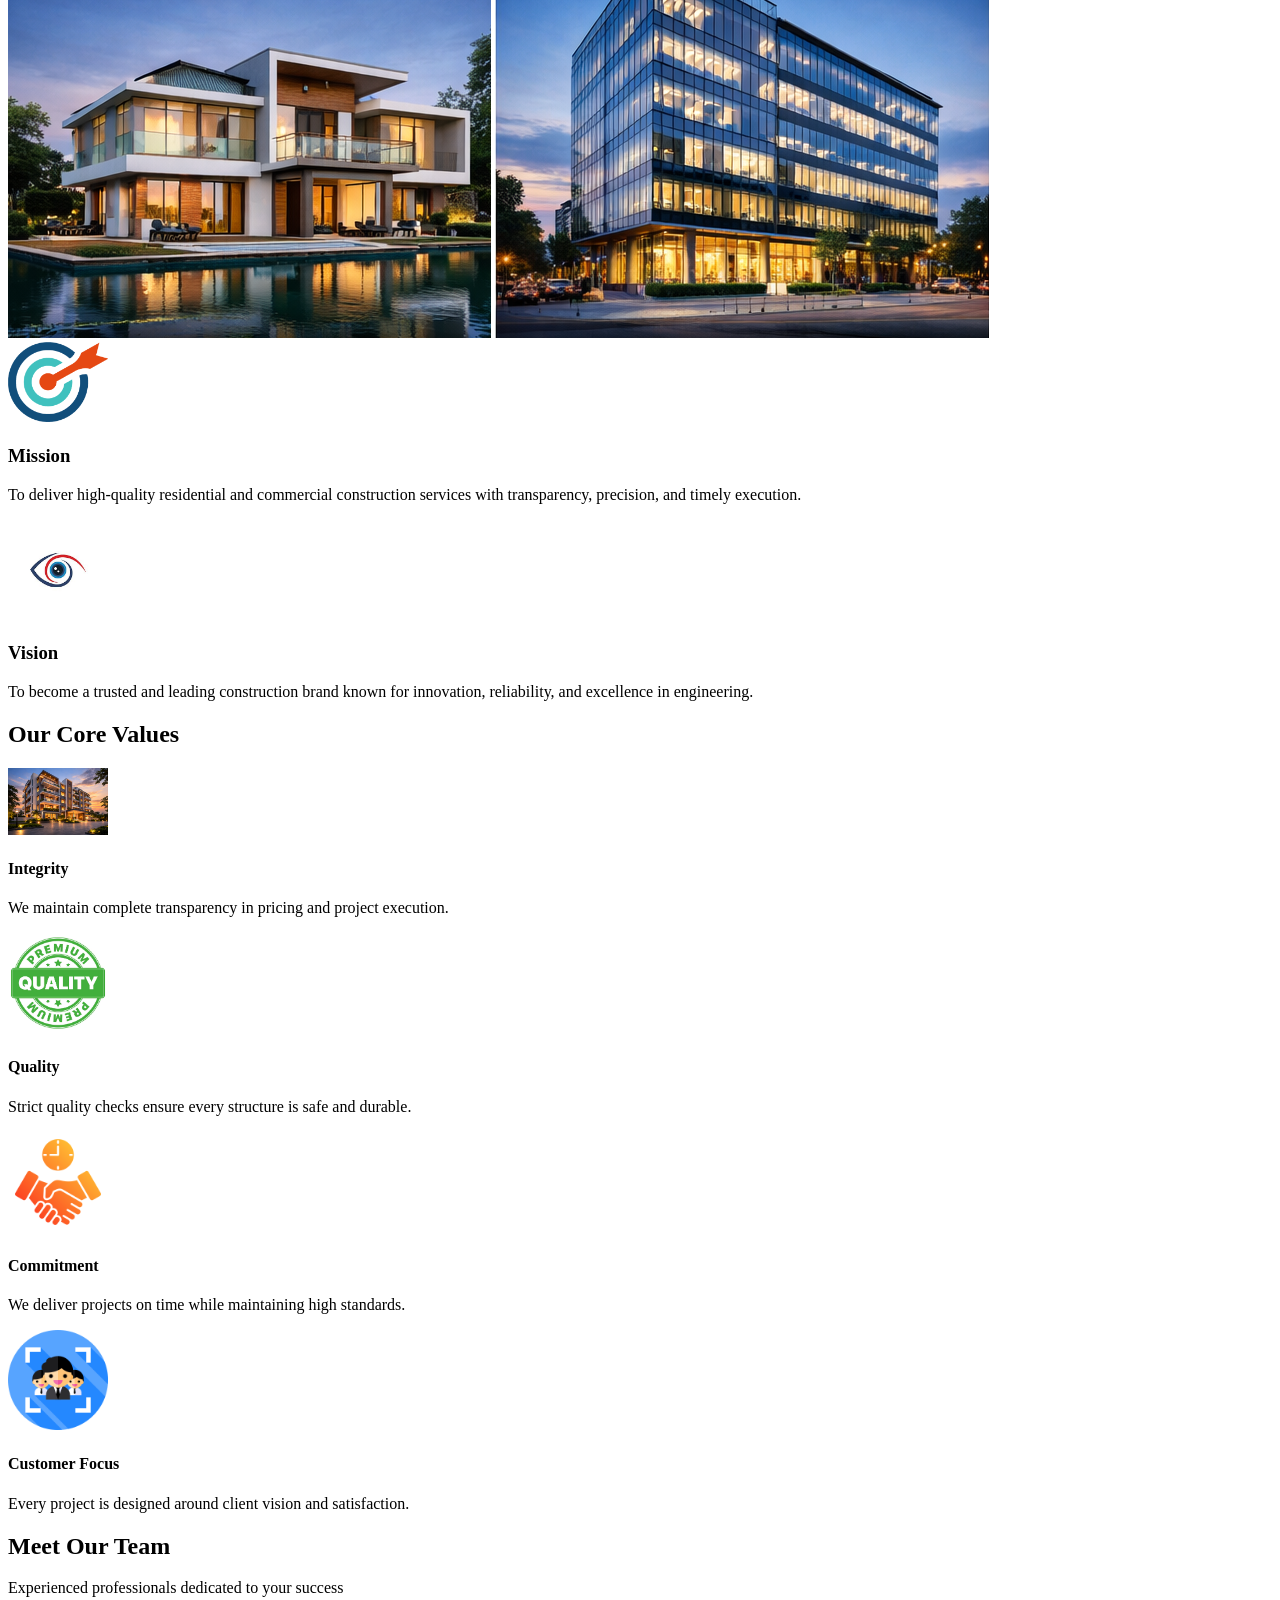
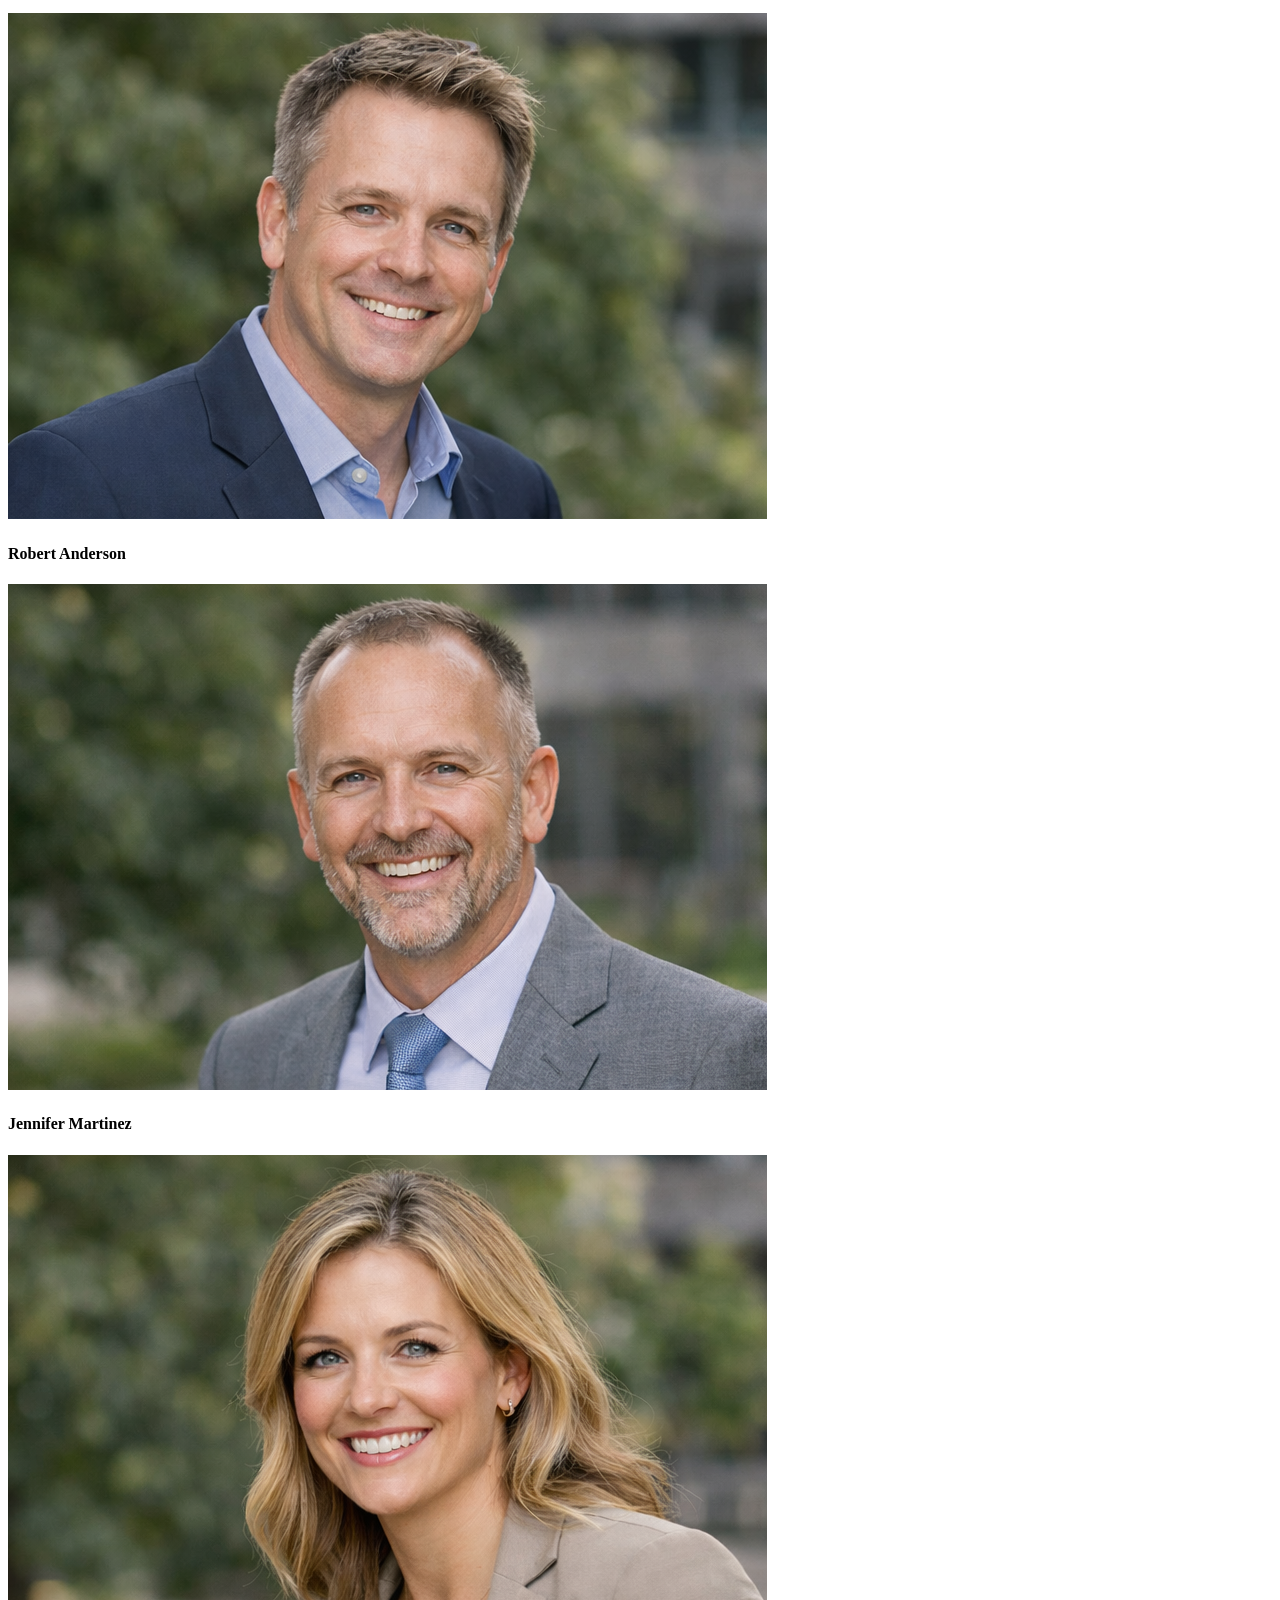
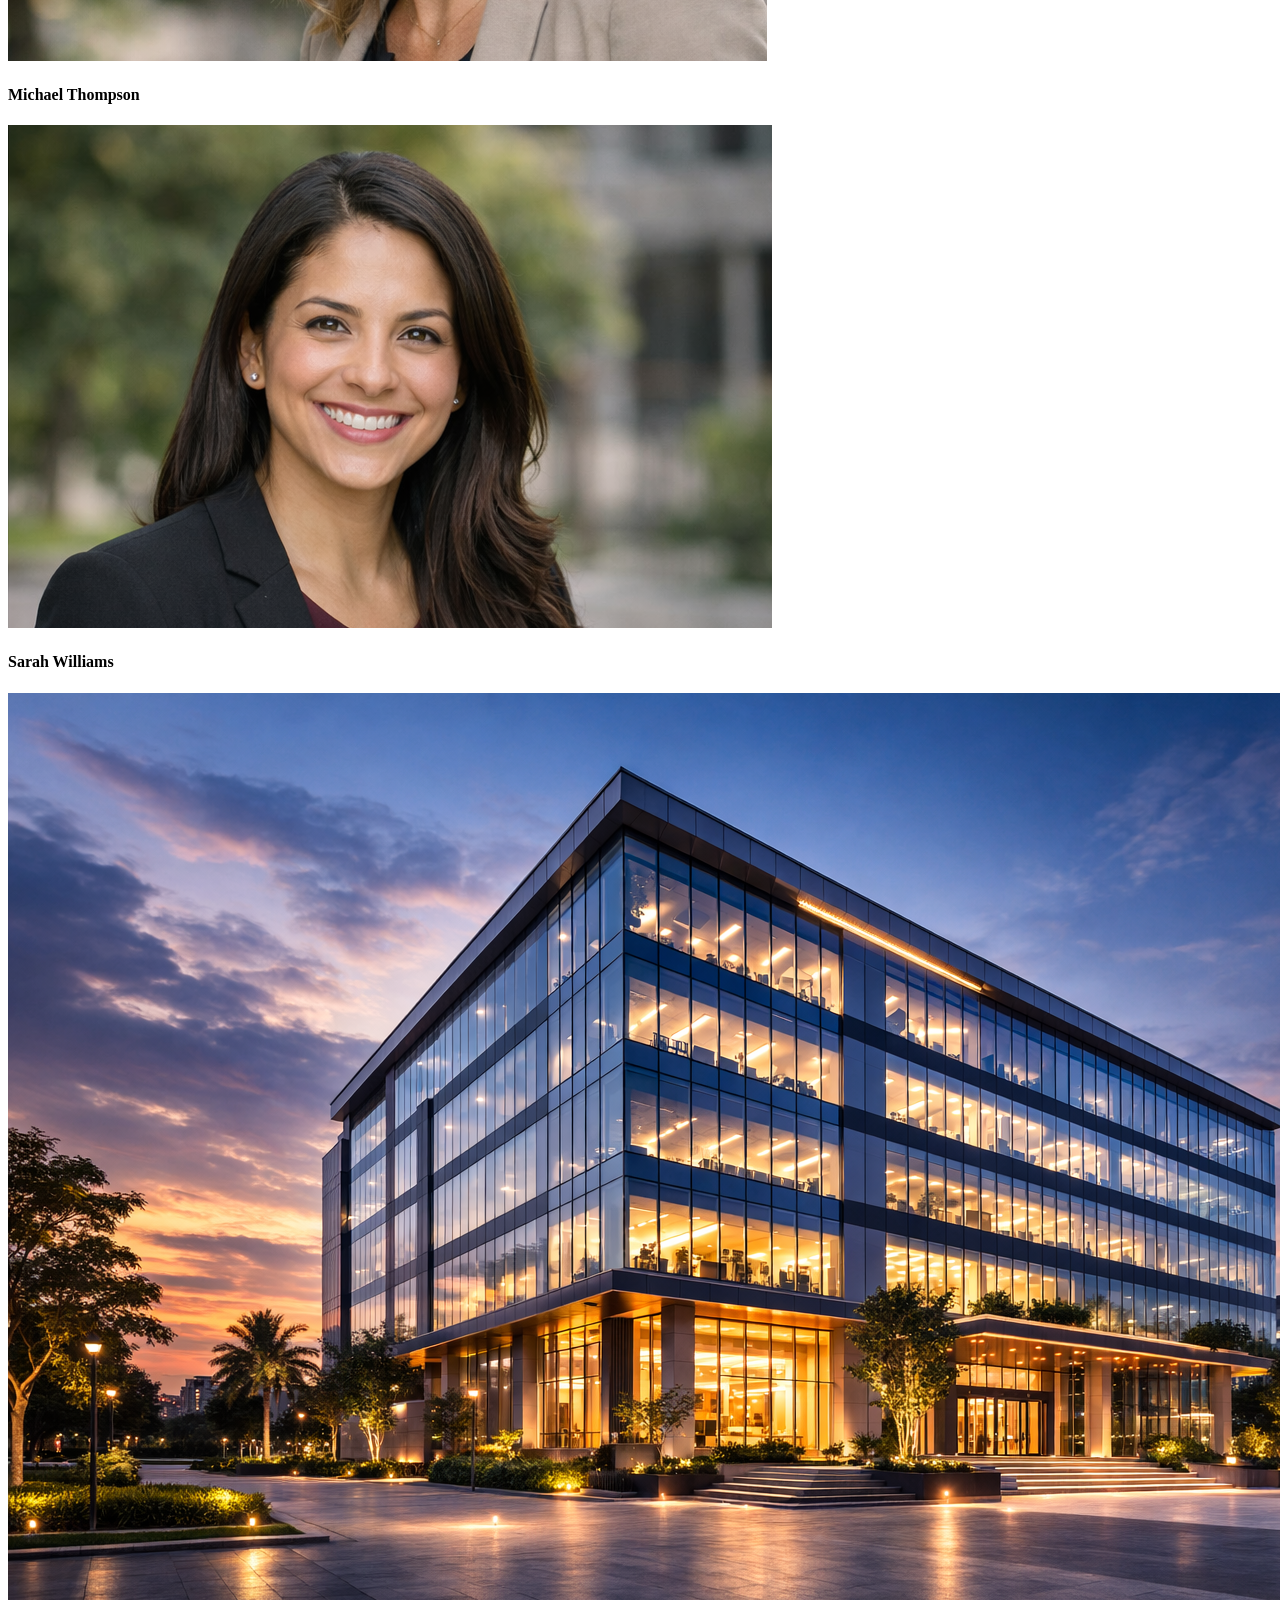
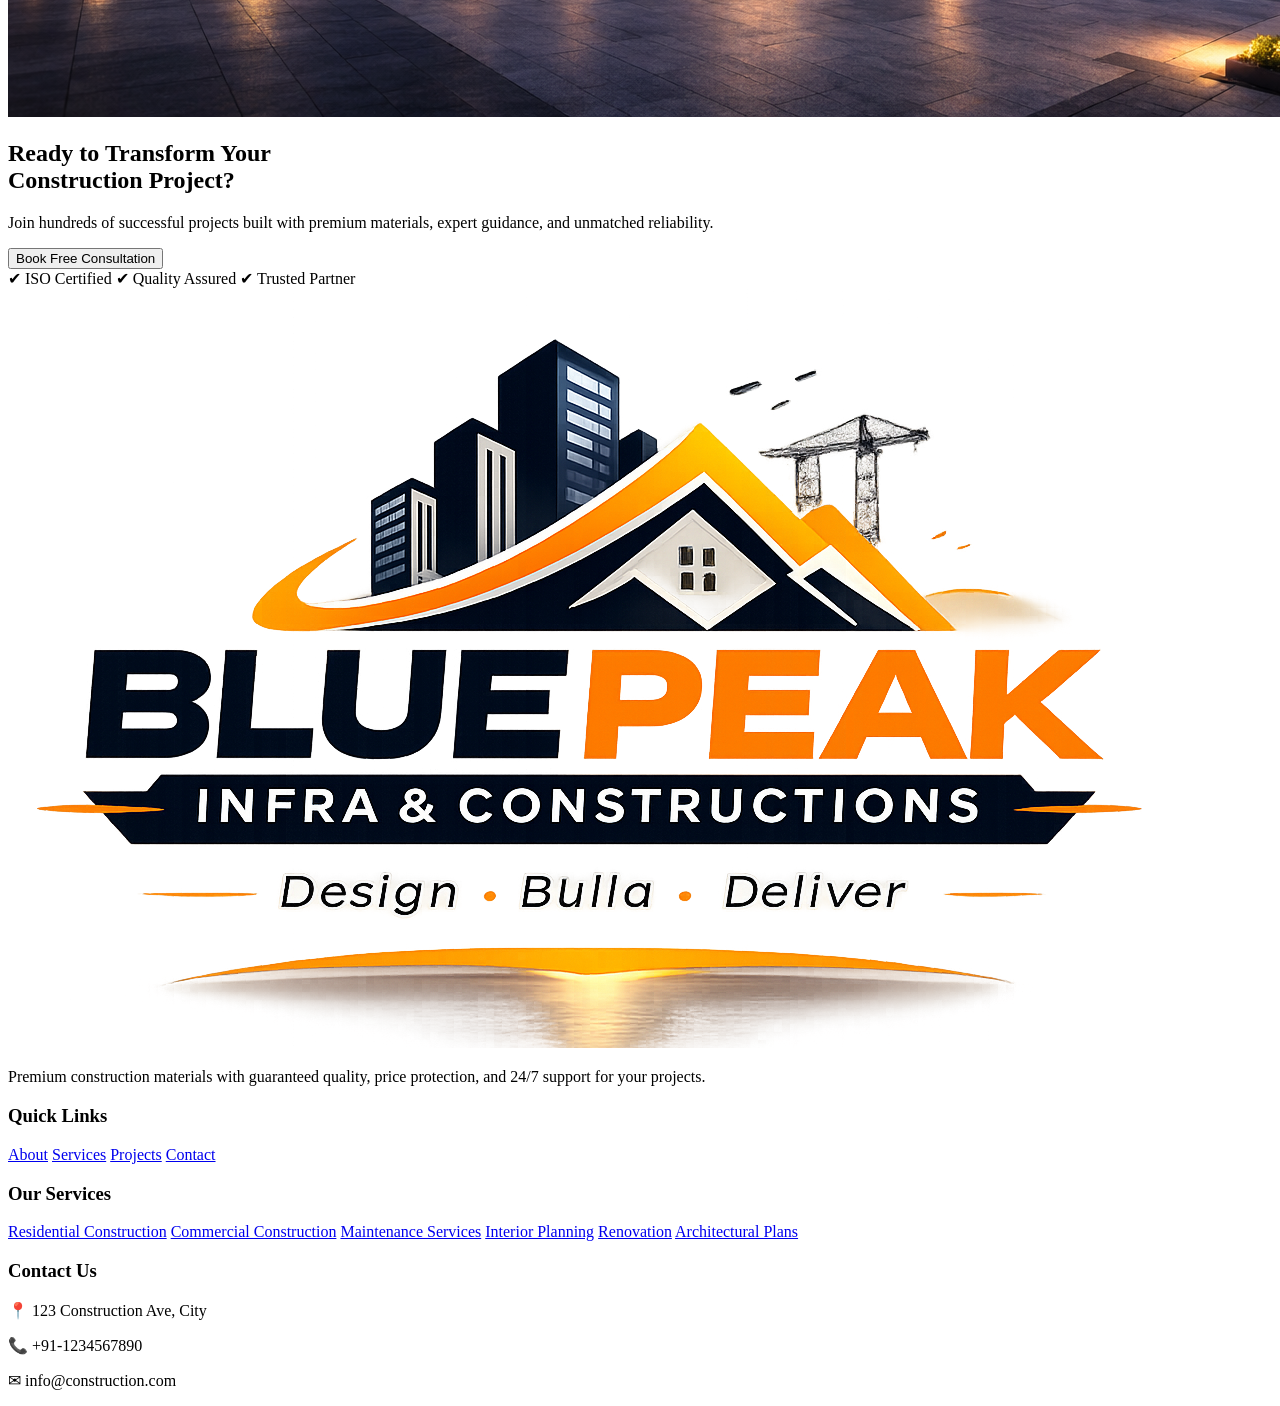
==== commit 18f73dc3: "Update about.html" ====
--- a/Assets/about.html
+++ b/Assets/about.html
@@ -7,7 +7,7 @@
   <link rel="preconnect" href="https://fonts.googleapis.com">
 <link rel="preconnect" href="https://fonts.gstatic.com" crossorigin>
 <link href="https://fonts.googleapis.com/css2?family=Oswald:wght@200..700&display=swap" rel="stylesheet">
-<link rel="stylesheet" href="/Assets/css/style.css">
+<link rel="stylesheet" href="../Assets/CSS/style.CSS">
 </head>
 
 <body>
@@ -16,13 +16,13 @@
 <header>
 
   <div class="overall">
-      <nav>
+  <nav>
     <img src="/Assets/images/image1.png" alt="img1">
     <ul>
       <li><a href="/Assets/index.html">Home</a></li>
       <li><a href="/Assets/services.html">Services</a></li>
-      <li><a href="projects.html">Projects</a></li>
-      <li><a href="about.html">About</a></li>
+      <li><a href="/Assets/projects.html">Projects</a></li>
+      <li><a href="/Assets/about.html">About</a></li>
       <li><a href="/Assets/contact.html">Contact</a></li>
       </ul>
     <button class="consult-btn">Free Consultation</button>
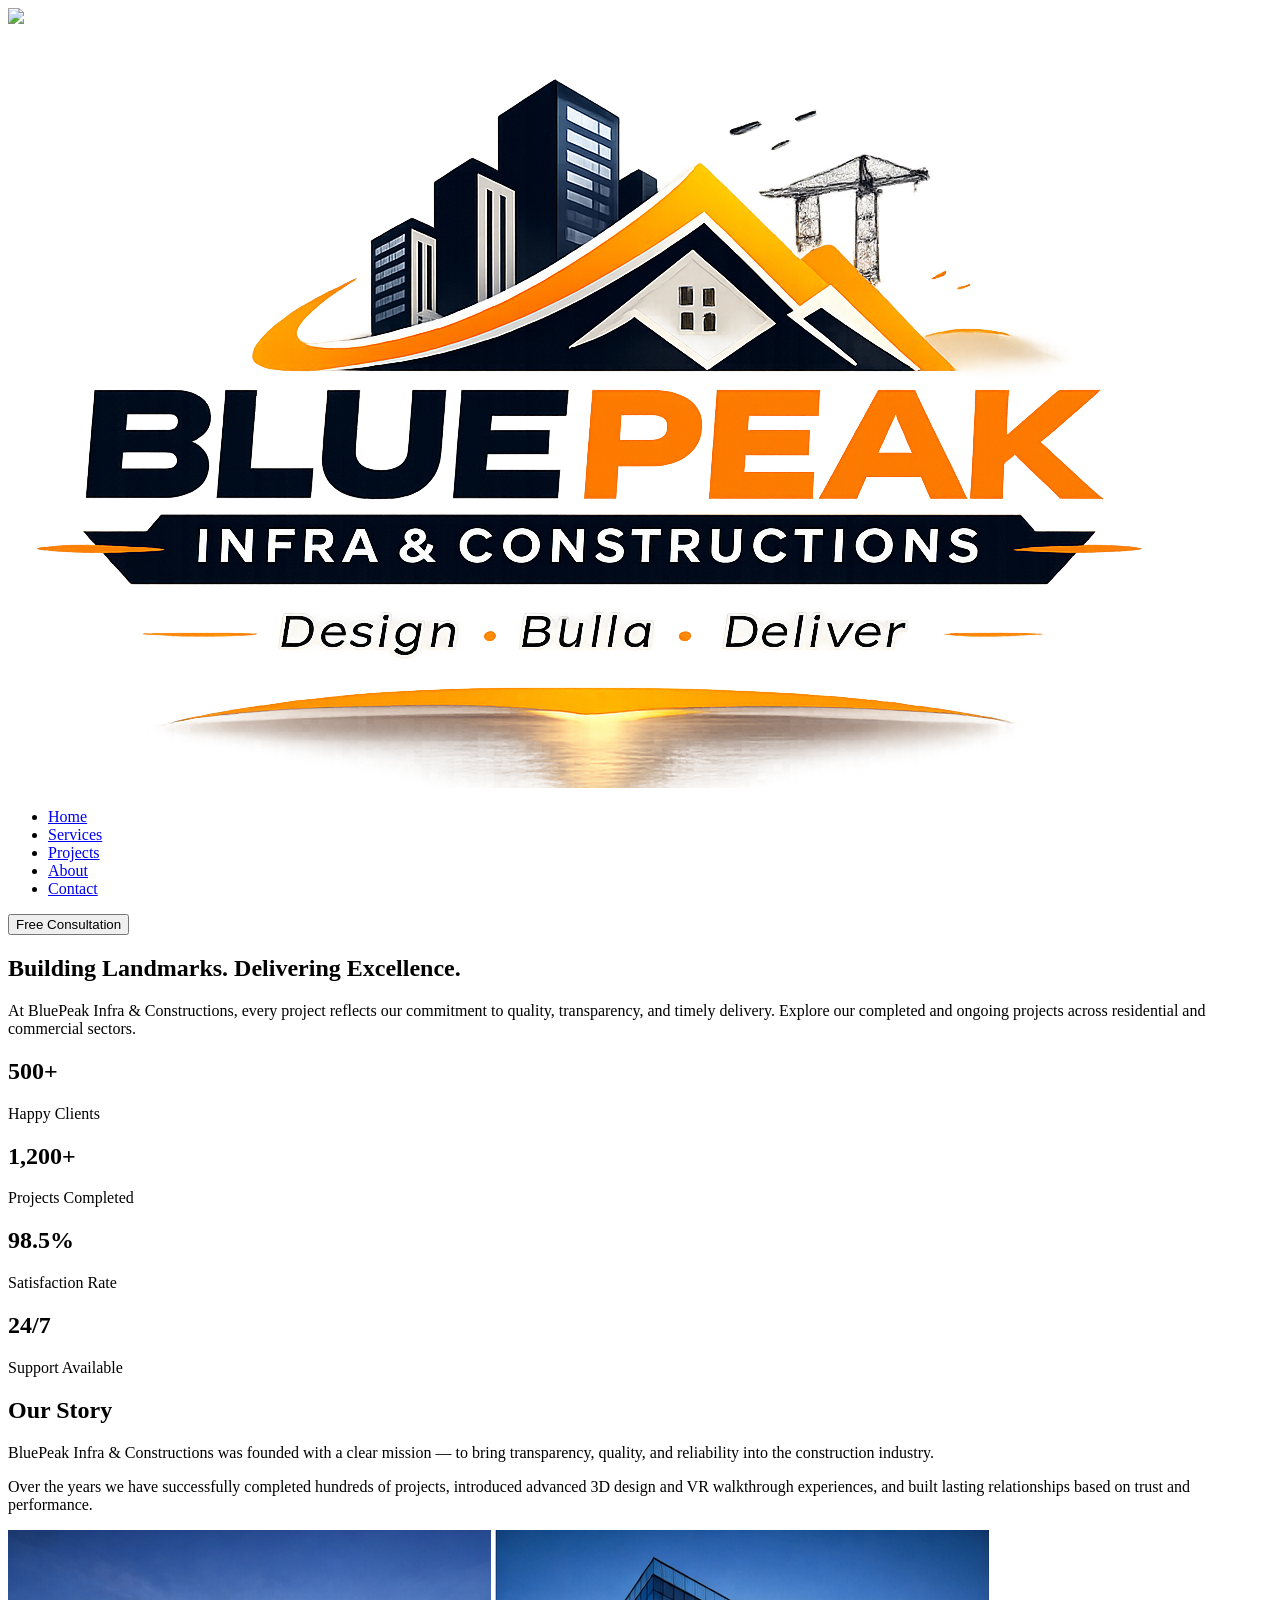
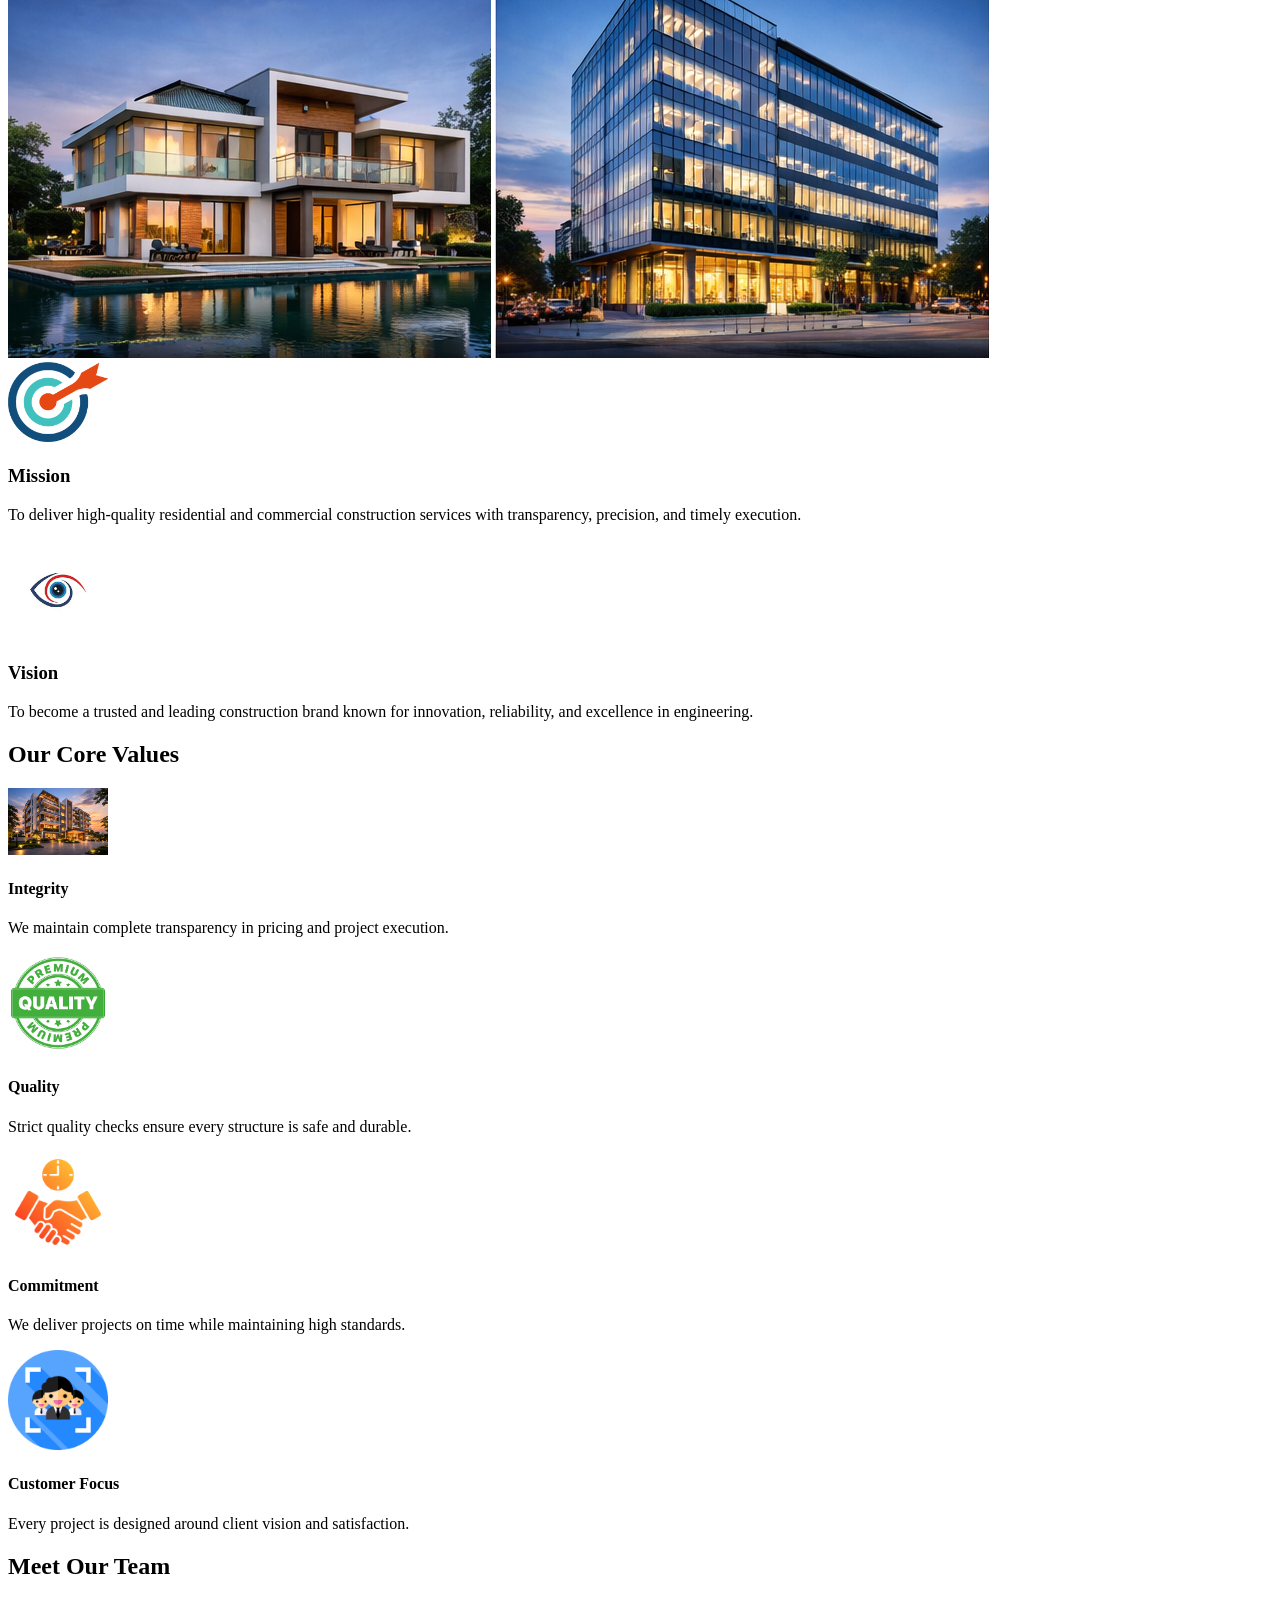
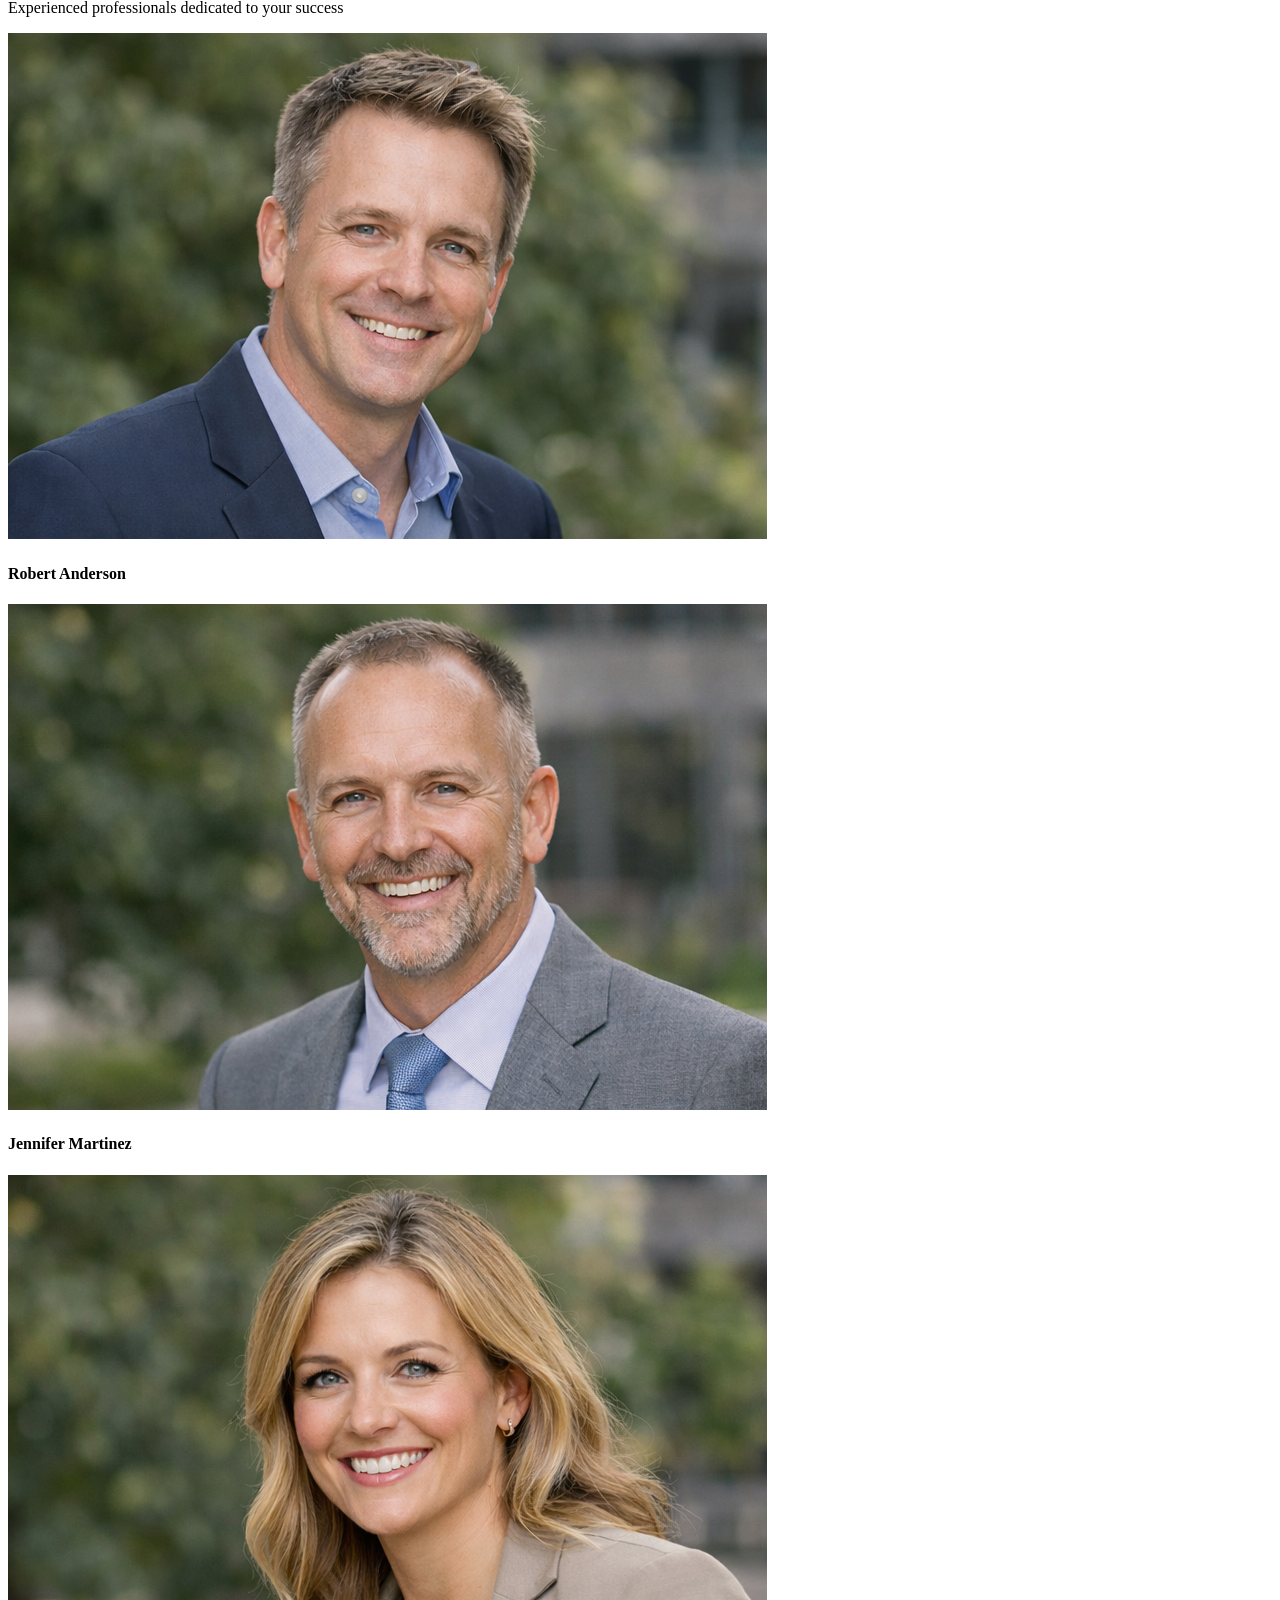
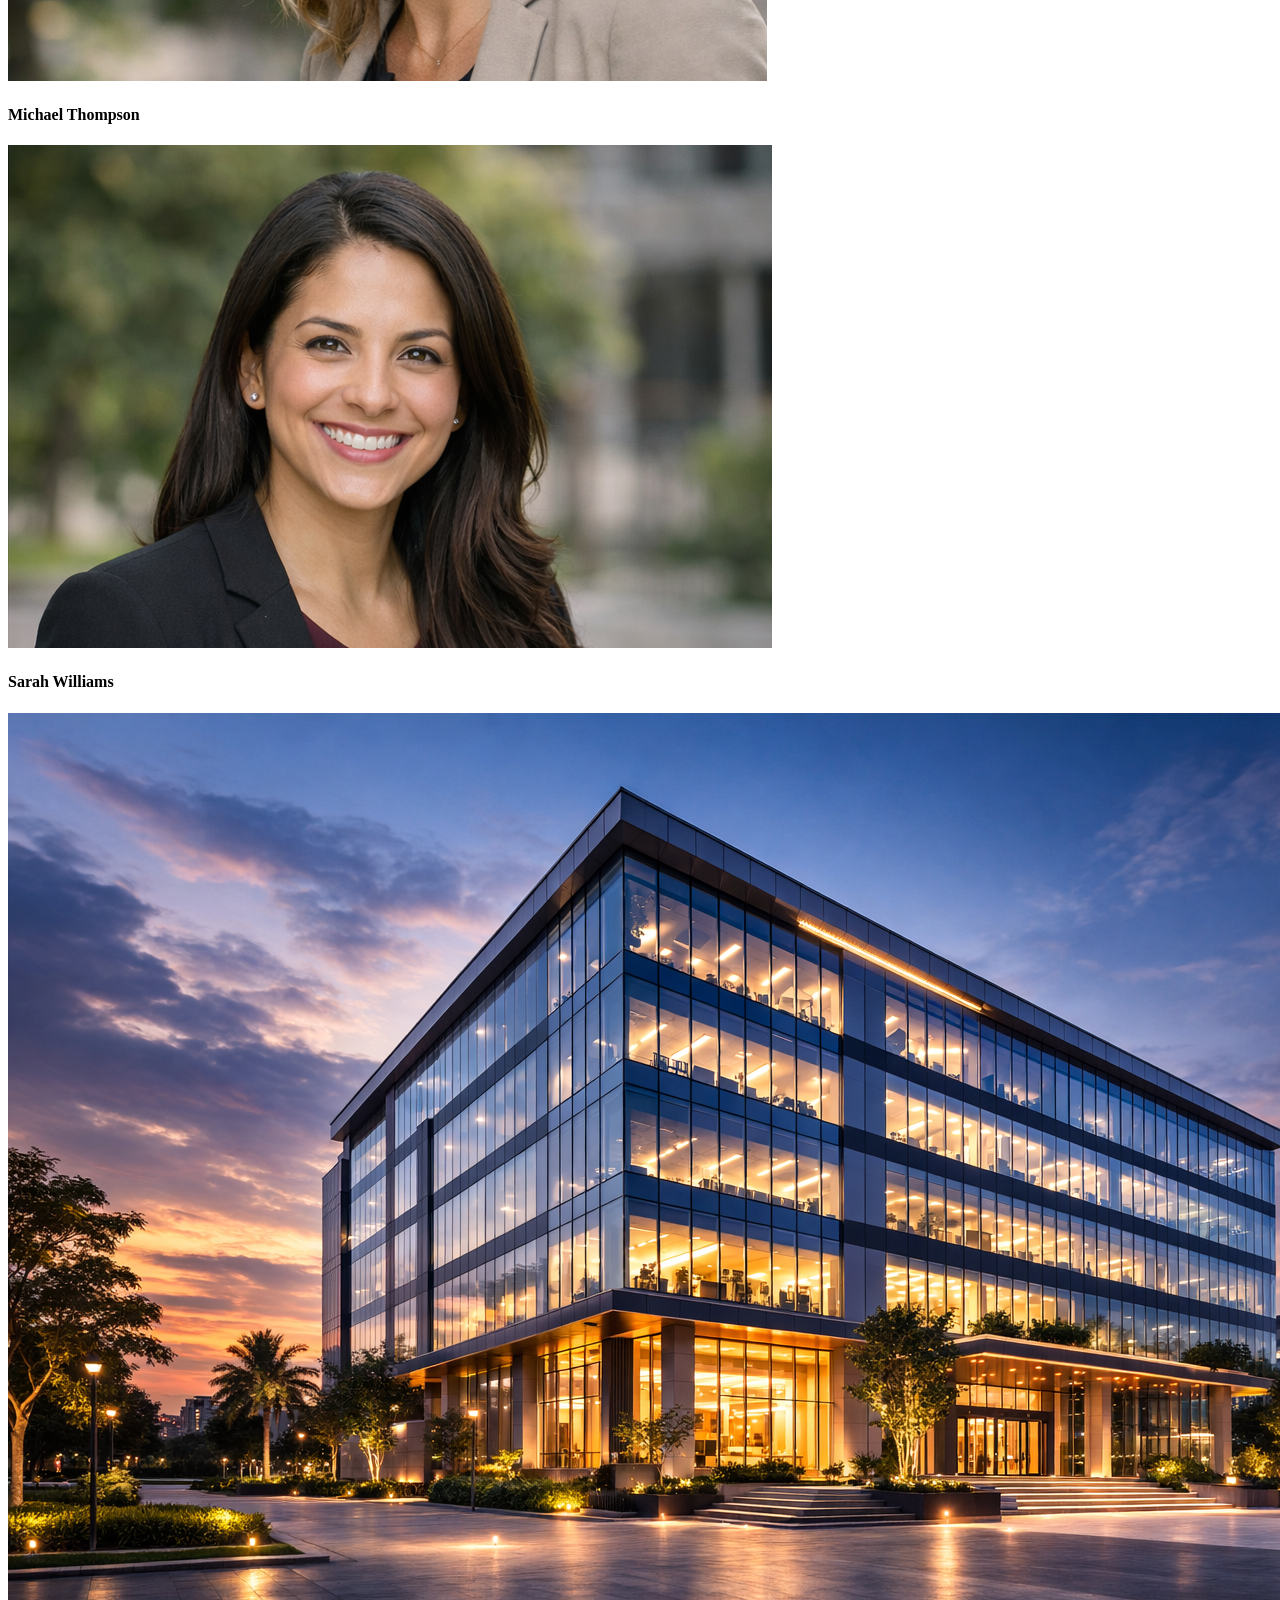
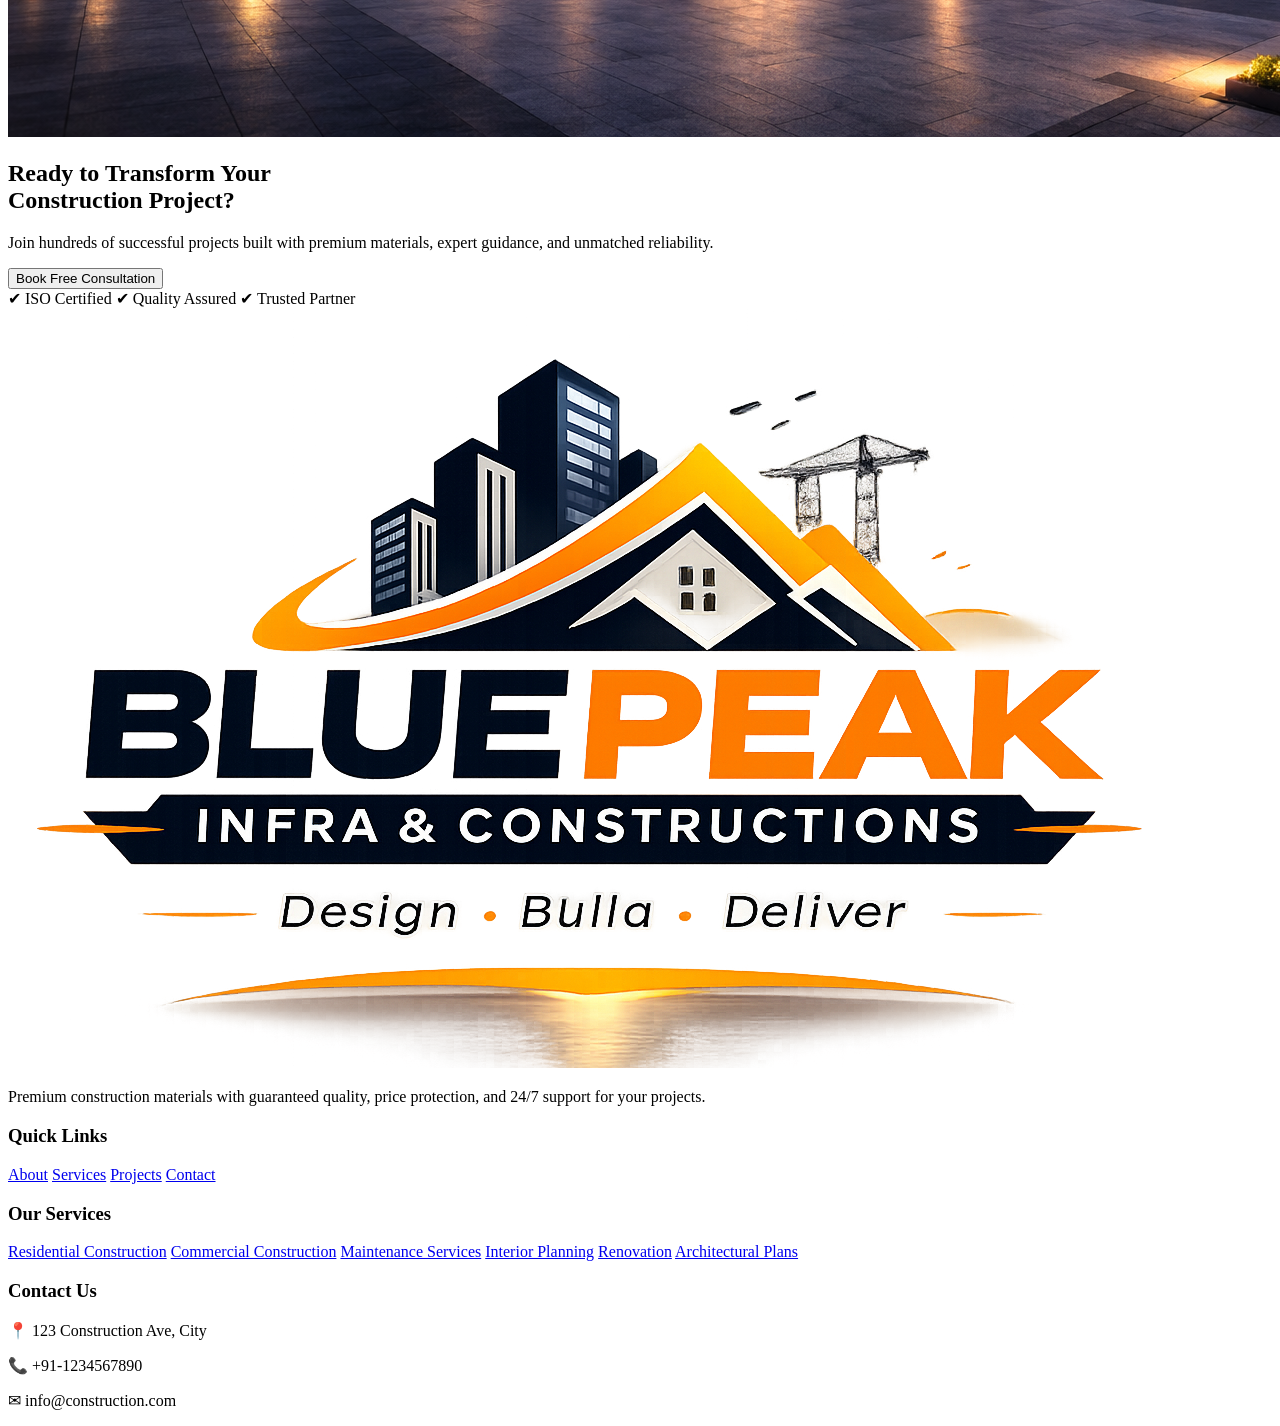
==== commit 6bbd6ac1: "Update about.html" ====
--- a/Assets/about.html
+++ b/Assets/about.html
@@ -7,7 +7,9 @@
   <link rel="preconnect" href="https://fonts.googleapis.com">
 <link rel="preconnect" href="https://fonts.gstatic.com" crossorigin>
 <link href="https://fonts.googleapis.com/css2?family=Oswald:wght@200..700&display=swap" rel="stylesheet">
-<link rel="stylesheet" href="../Assets/CSS/style.CSS">
+  <link rel="stylesheet" href="Assets/CSS/style.CSS"> 
+<link rel="stylesheet" href="./CSS/style.CSS">
+   <img src="images/image.png">
 </head>
 
 <body>
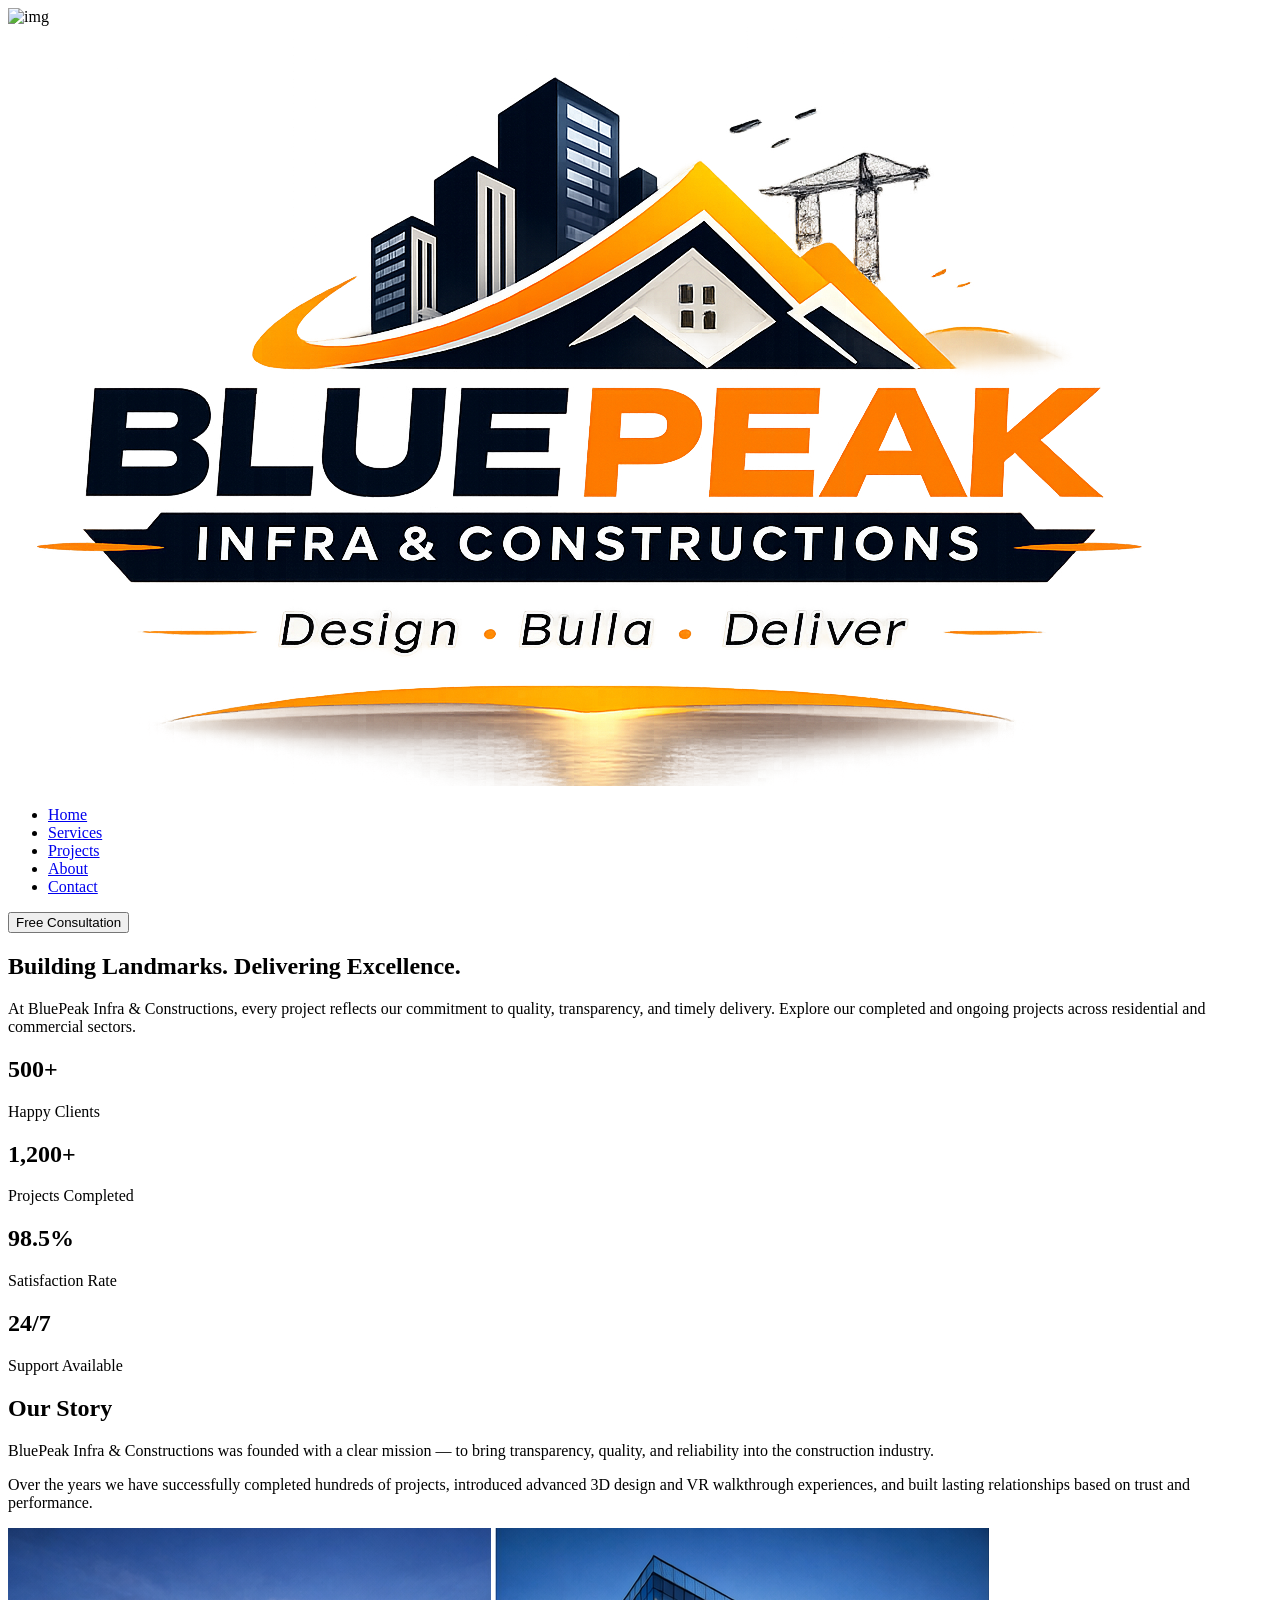
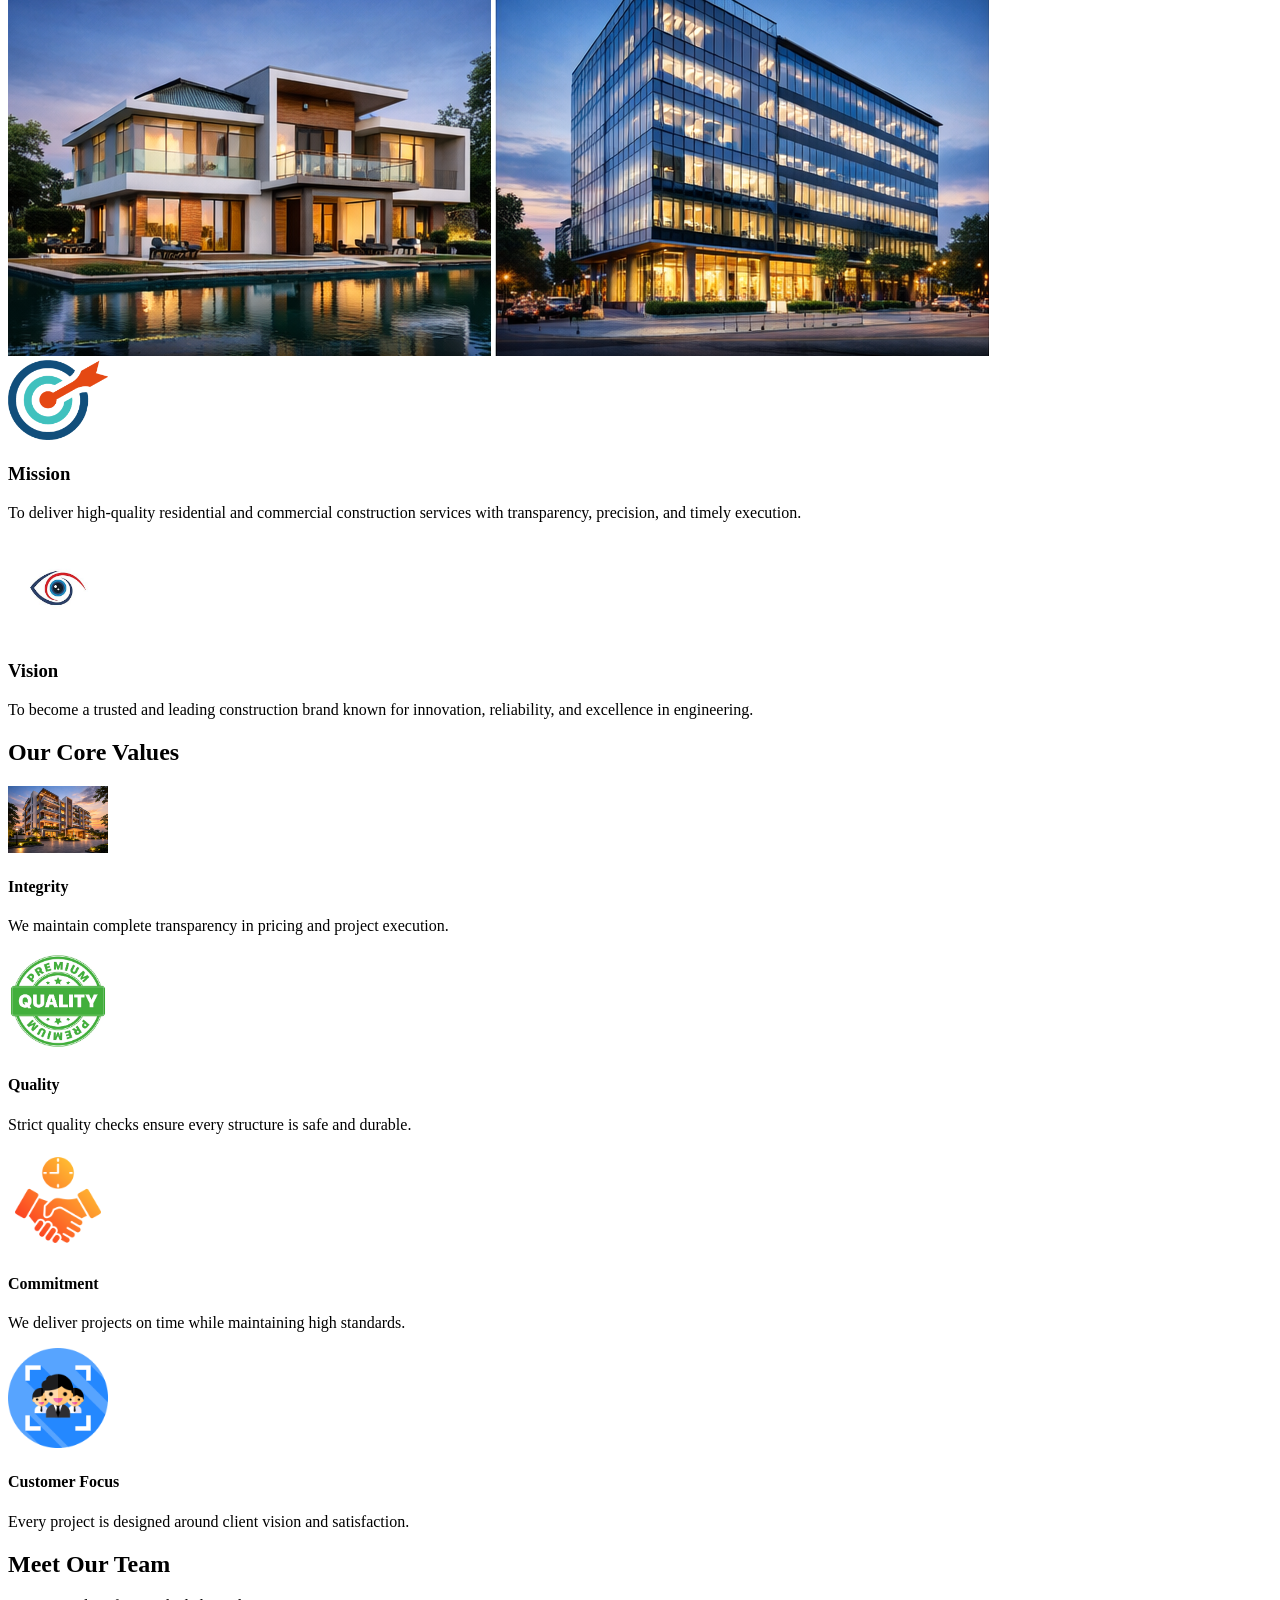
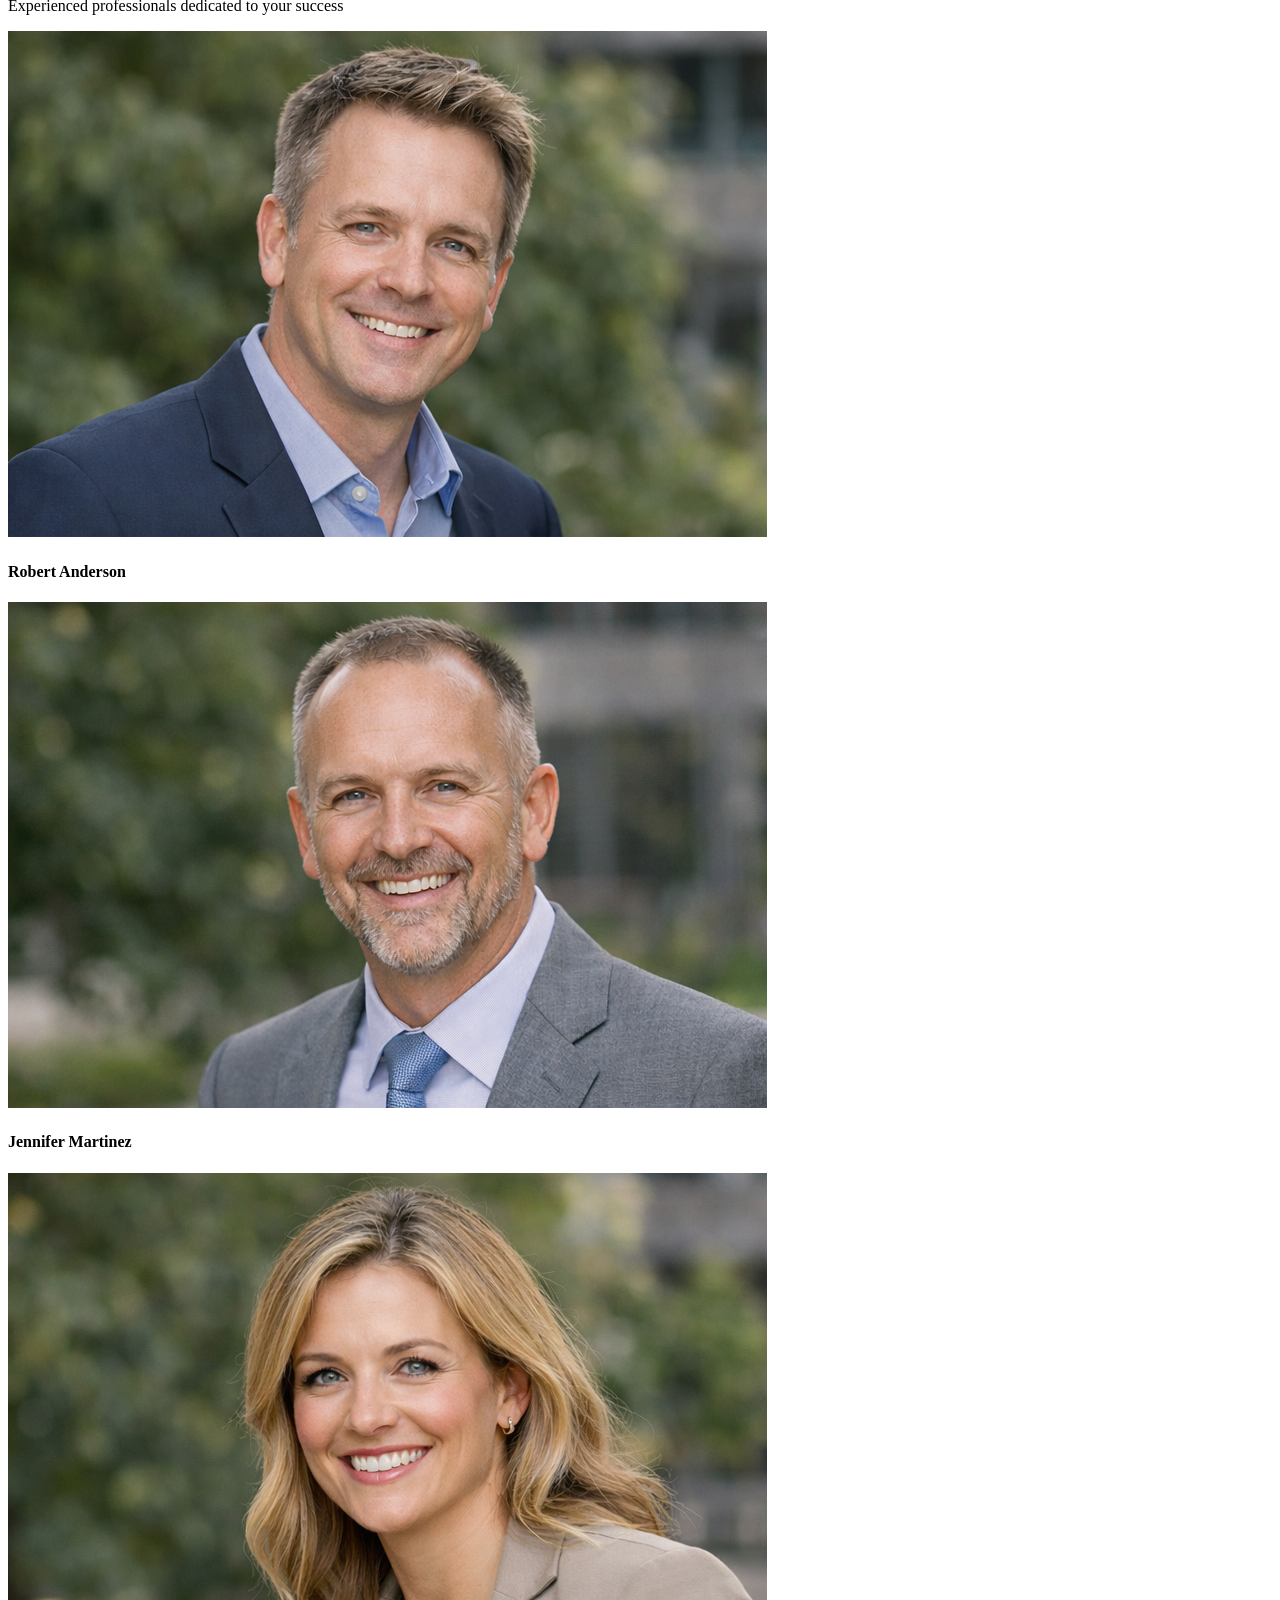
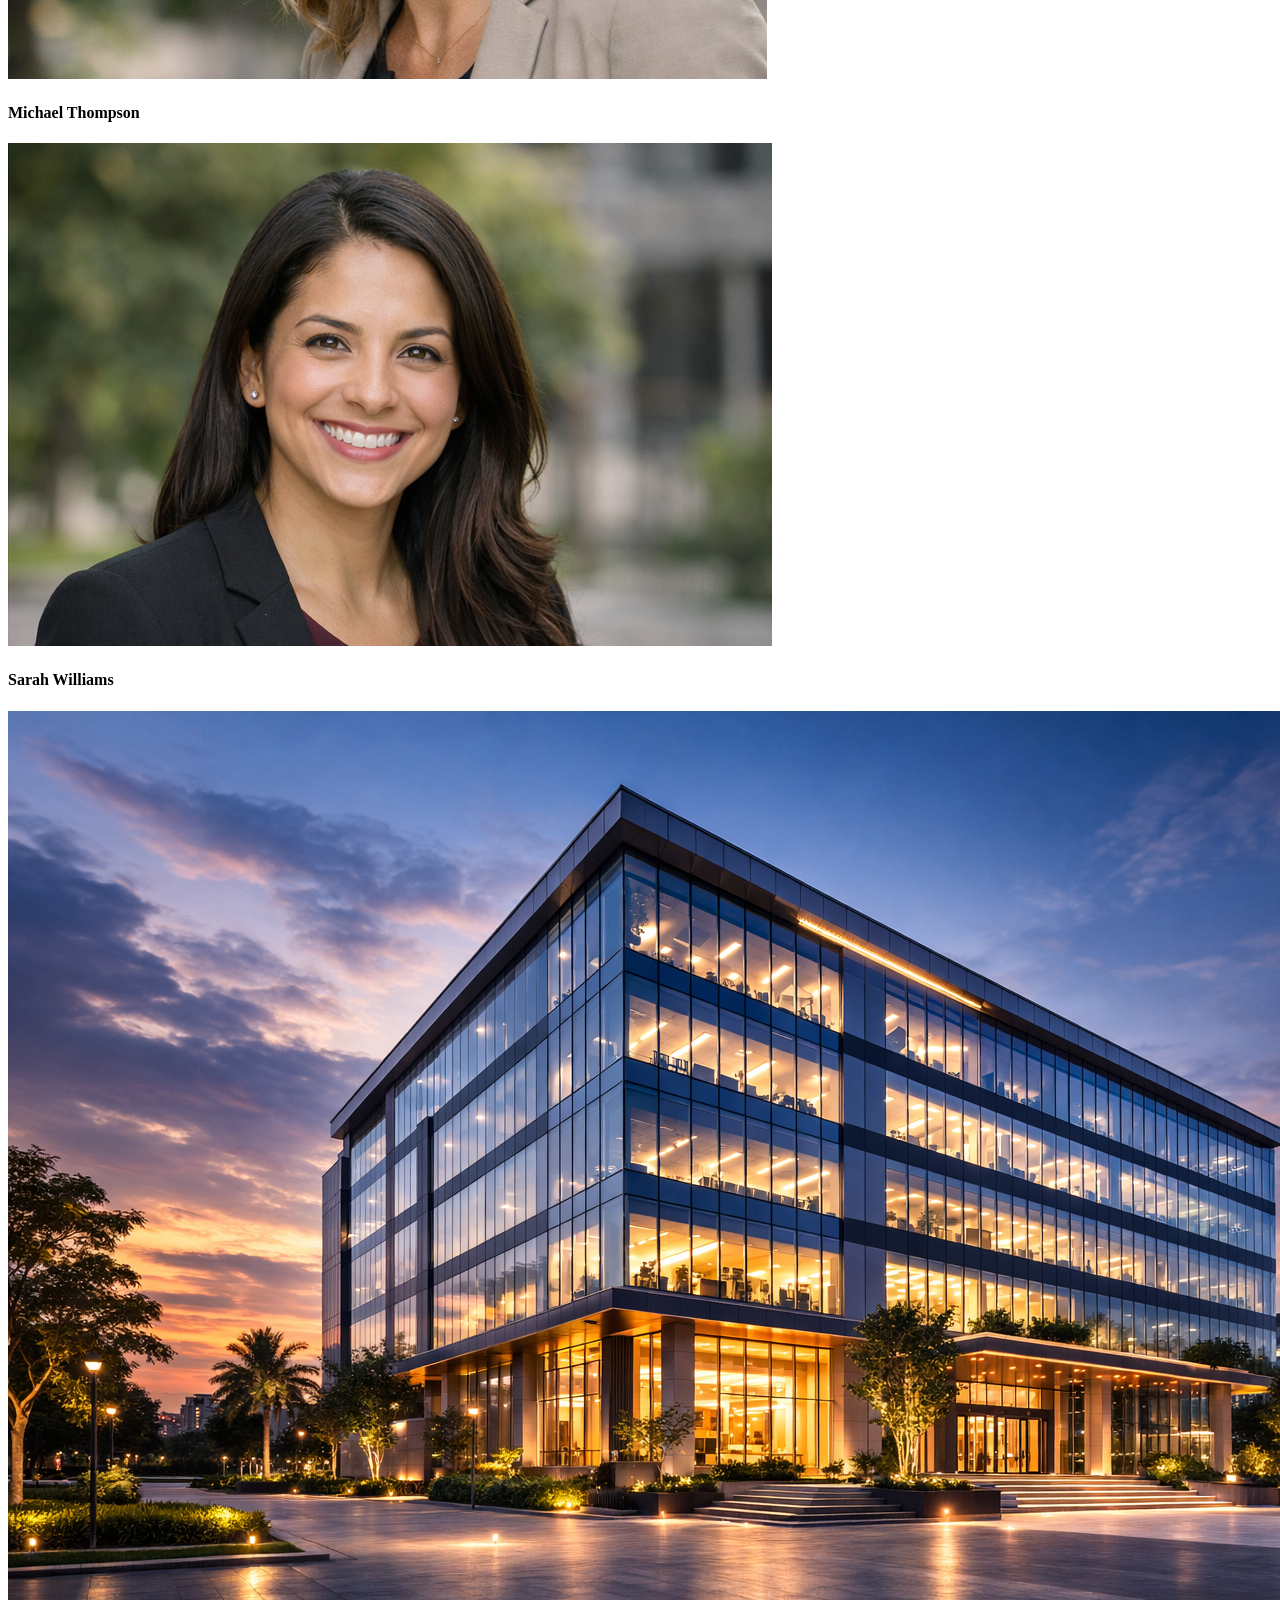
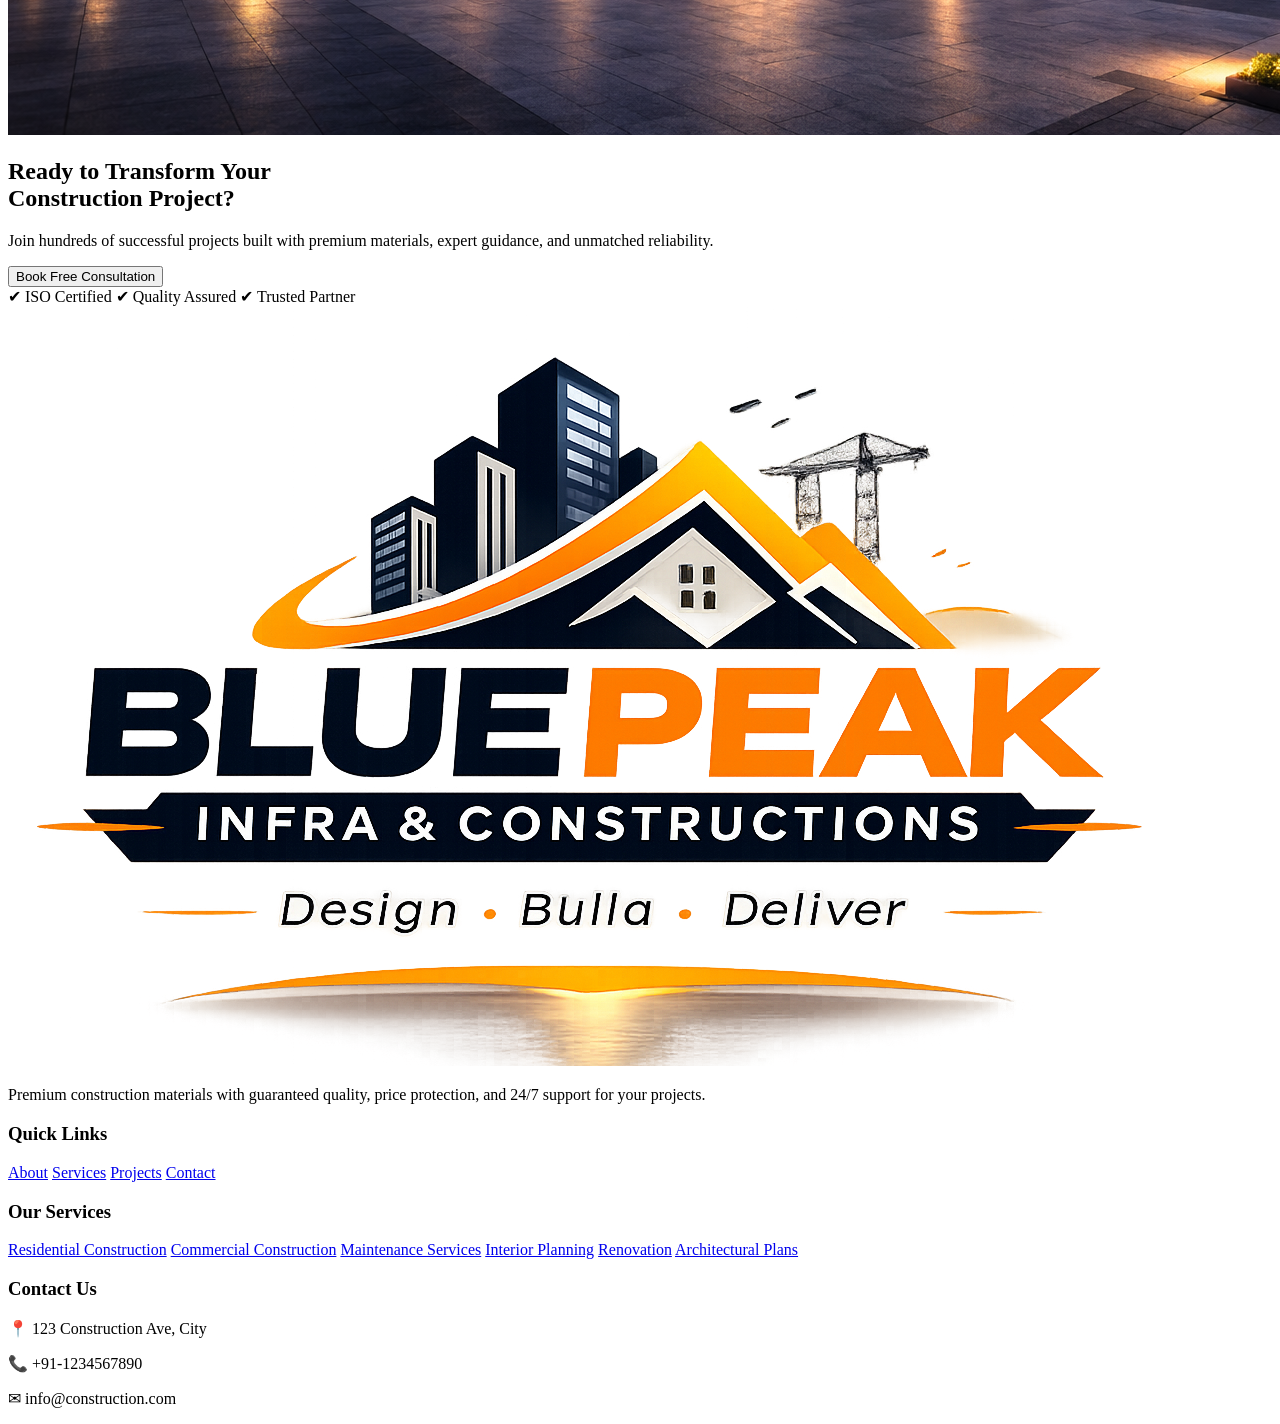
==== commit 812a65e4: "Update about.html" ====
--- a/Assets/about.html
+++ b/Assets/about.html
@@ -7,9 +7,8 @@
   <link rel="preconnect" href="https://fonts.googleapis.com">
 <link rel="preconnect" href="https://fonts.gstatic.com" crossorigin>
 <link href="https://fonts.googleapis.com/css2?family=Oswald:wght@200..700&display=swap" rel="stylesheet">
-  <link rel="stylesheet" href="Assets/CSS/style.CSS"> 
-<link rel="stylesheet" href="./CSS/style.CSS">
-   <img src="images/image.png">
+ <link rel="stylesheet" href="../css/style.css">
+   <img src="images/img.png" alt="img">
 </head>
 
 <body>
